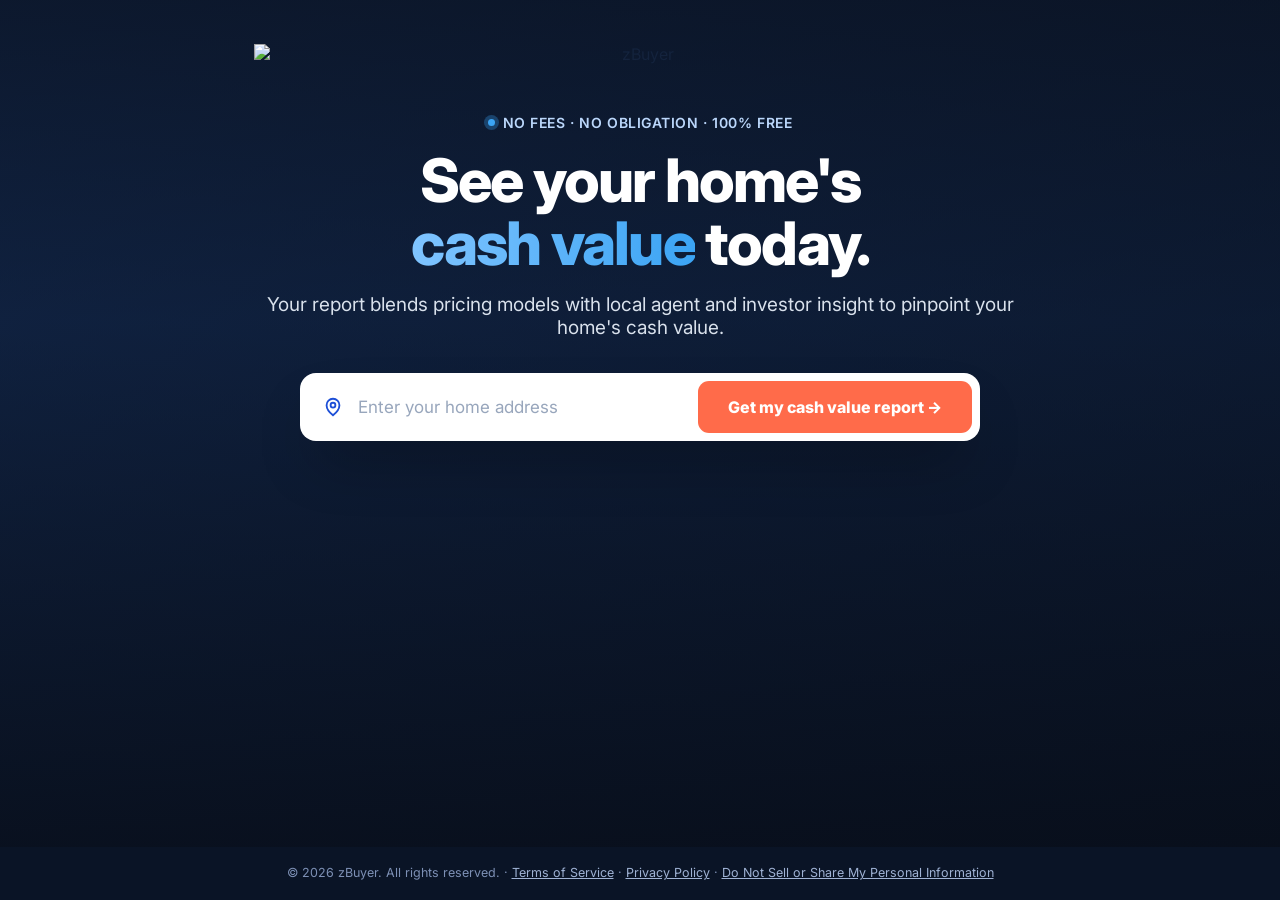
==== index.html @ b9ca8549 "Re-point internal links for flat root layout terms/privacy/report/intel/compare/harness/lead-modal n" ====
<!doctype html>
<html lang="en">
<head>
<meta charset="utf-8">
<meta name="viewport" content="width=device-width,initial-scale=1">
<title>Get Your Cash Value Report | zBuyer</title>
<link rel="icon" type="image/png" href="assets/favicon-z.png">
<meta name="robots" content="noindex">
<meta name="theme-color" content="#0E1B33">
<link rel="preconnect" href="https://fonts.googleapis.com">
<link href="https://fonts.googleapis.com/css2?family=Inter:wght@400;500;600;700;800;900&display=swap" rel="stylesheet">
<style>
  :root{
    --c1:#1D4FD7;--c1d:#1640A8;--navy:#0E1B33;--navy-dd:#0A1426;
    --acc:#3BA4F4;--cta:#FF6B4A;--cta-d:#F0572F;
    --ink:#14233D;--muted:#5C6B82;--line:#E4EAF3;--soft:#F4F8FD;--bg:#FFFFFF;
    --tint:#E7EEFC;--tintink:#1D4FD7;
  }
  *{margin:0;padding:0;box-sizing:border-box}
  html{scroll-behavior:smooth}
  body{font-family:'Inter',system-ui,-apple-system,'Segoe UI',sans-serif;color:var(--ink);background:var(--navy-dd);-webkit-font-smoothing:antialiased;min-height:100vh;min-height:100dvh;display:flex;flex-direction:column}
  a{text-decoration:none;color:inherit}
  img{display:block}

  /* DR landing: content sits HIGH (no vertical centering) — the page is short,
     so the mobile focus-scroll can't create keyboard room; starting high leaves
     natural space below the search box for the Smarty suggestion list. */
  .hero{position:relative;flex:1;display:flex;align-items:flex-start;justify-content:center;text-align:center;min-height:640px}
  .hero .bgimg{position:absolute;inset:0;background:
      linear-gradient(180deg,rgba(10,18,33,.72),rgba(13,27,51,.45) 38%,rgba(8,14,26,.86)),
      url('https://images.unsplash.com/photo-1570129477492-45c003edd2be?auto=format&fit=crop&w=2000&q=80'),
      linear-gradient(135deg,#13294f,#0a1426);
      background-size:cover;background-position:center center}
  /* z-index above the footer's 5 — the Smarty dropdown lives in this
     stacking context and must paint over the footer on short pages */
  .hero-inner{position:relative;z-index:30;max-width:820px;padding:0 24px;margin-top:44px}
  .lp-logo{height:32px;width:auto;margin:0 auto 34px}
  .eyebrow{display:inline-flex;align-items:center;gap:8px;color:#BBD7FB;font-weight:600;font-size:14px;letter-spacing:.04em;text-transform:uppercase;margin-bottom:18px}
  .eyebrow .dot{width:7px;height:7px;border-radius:50%;background:var(--acc);box-shadow:0 0 0 4px rgba(59,164,244,.3)}
  h1{color:#fff;font-size:60px;line-height:1.05;font-weight:800;letter-spacing:-.03em}
  h1 span{background:linear-gradient(110deg,transparent 38%,rgba(255,255,255,.88) 50%,transparent 62%),linear-gradient(90deg,#7FC4FF,#3BA4F4);background-size:250% 100%,100% 100%;background-position:130% 0,0 0;background-repeat:no-repeat;-webkit-background-clip:text;background-clip:text;color:transparent;animation:cvshine 4s ease-in-out infinite}@keyframes cvshine{0%{background-position:130% 0,0 0}32%,100%{background-position:-45% 0,0 0}}@media (prefers-reduced-motion:reduce){h1 span{animation:none;background-position:-45% 0,0 0}}
  .sub{color:#E4ECF6;font-size:19px;margin-top:18px;font-weight:400;opacity:.95}
  .search{position:relative;margin:34px auto 0;max-width:680px;background:#fff;border-radius:16px;padding:8px 8px 8px 22px;display:flex;align-items:center;gap:14px;box-shadow:0 30px 60px -20px rgba(0,0,0,.45)}
  .search input{flex:1;border:none;outline:none;font-size:17px;font-family:inherit;color:var(--ink);padding:16px 0}
  .search input::placeholder{color:#98A6BC}
  .search button{flex:none;background:var(--cta);color:#fff;border:none;font-family:inherit;font-weight:800;font-size:16px;padding:16px 30px;border-radius:11px;cursor:pointer}
  /* Post-selection address chip: street prominent, city/state/zip minimized
     (mirrors the suggestion-list layout). Click it to edit — the input
     returns with the full address text. */
  /* When the chip is shown, the box shrinks to fit it (address text +
     button) instead of holding the full 680px. fit-content + auto margins
     keep it centered; mobile keeps the stacked full-width layout. */
  .search.has-pick{width:-moz-fit-content;width:fit-content;min-width:430px}
  .search .picked{flex:1;min-width:0;text-align:left;cursor:text;padding:5px 26px 5px 0}
  .search .picked[hidden]{display:none}
  .search .picked .p-street{display:block;font-size:16.5px;font-weight:600;color:var(--ink);line-height:1.25;white-space:nowrap;overflow:hidden;text-overflow:ellipsis}
  .search .picked .p-sec{display:block;font-size:12.5px;color:var(--muted);margin-top:1px;line-height:1.2;white-space:nowrap;overflow:hidden;text-overflow:ellipsis}
  .search input.hidden-by-pick{display:none}
  /* ?zsv=1: Street View preview inside the search card, above the box —
     wide/short frame (640x200 + tight fov) so the CTA stays near the fold */
  /* flex-basis must be auto: a % basis overrides the width property, so the
     +14px bleed never applied and the frame sat 8px left / 22px right.
     width:0 + %-min-width keeps the photo out of the card's fit-content math
     (intrinsic sizing ignores % min-widths) — the chip + button alone set the
     chipped card's width and the photo just spans whatever that is; a fixed
     height (cover-cropped) shows more house without widening anything. */
  .search .sv-img{flex:0 0 auto;width:0;min-width:calc(100% + 14px);height:230px;margin-left:-14px;display:block;border-radius:12px;object-fit:cover;margin-bottom:8px}
  /* display:block above beats the browser's [hidden] rule — without this the
     photo never hides and its 100%-basis row shoves the input out of the card */
  .search .sv-img[hidden]{display:none}
  .search.has-sv{flex-wrap:wrap}
  /* pin + input + clear share one positioned wrapper so the X (and the pin on
     mobile) anchor to the input row, not the card — immune to the sv photo */
  /* basis auto (not 0): with the sv photo shown the box flex-wraps, and a
     0-basis wrap gets glued onto the photo's line at 0px instead of wrapping */
  .search .addr-wrap{flex:1 1 auto;min-width:0;position:relative;display:flex;align-items:center;gap:14px}
  .search .addr-wrap input{padding-right:36px}
  .search .addr-clear{position:absolute;right:4px;top:50%;transform:translateY(-50%);width:30px;height:30px;display:flex;align-items:center;justify-content:center;border:none;background:none;padding:0;border-radius:50%;cursor:pointer;color:#98A6BC}
  .search .addr-clear:hover{color:#5B6B82}
  .search .addr-clear[hidden]{display:none}
  .search .addr-clear svg{display:block}
  .ac-list{position:absolute;top:calc(100% + 10px);left:0;right:0;z-index:40;list-style:none;background:#fff;border:1px solid var(--line);border-radius:14px;box-shadow:0 26px 54px -18px rgba(0,0,0,.45);overflow:hidden;text-align:left}
  .ac-list[hidden]{display:none}
  .ac-list li{display:flex;flex-direction:column;gap:2px;padding:12px 20px;cursor:pointer}
  .ac-list li:not(:last-child){border-bottom:1px solid var(--soft)}
  .ac-list li.active,.ac-list li:hover{background:var(--tint)}
  .ac-list .ac-street{font-size:15.5px;font-weight:600;color:var(--ink)}
  .ac-list .ac-sec{font-size:13px;color:var(--muted)}

  .lfoot{position:relative;z-index:5;text-align:center;color:#7d90b5;font-size:12.5px;padding:18px 20px 20px;background:var(--navy-dd)}
  .lfoot a{color:#9fb2d4;text-decoration:underline}

  /* ---- lead modal (same system as the homepage) ---- */
  /* Legal rail. Desktop: a compact legal line rests at the fold's bottom
     edge — always visible + clickable, no scroll-down (the fold is exactly
     one viewport and .lm-below is hidden). Mobile: the card keeps its
     bottom-anchored feel and scrolling past it reveals .lm-below — the
     "Step x of 4" indicator in a soft container, then the legal links with
     room to breathe. Letter-of-the-law placement without parking "Do not
     sell" under the CTA in thumb territory. Wrappers are pointer-inert so
     click-off still reaches the backdrop. */
  .lead-modal{position:fixed;inset:0;z-index:200;display:block;overflow-y:auto;overscroll-behavior:contain;-webkit-overflow-scrolling:touch;scrollbar-width:none}
  .lead-modal::-webkit-scrollbar{display:none}
  .lead-modal[hidden]{display:none}
  .lm-backdrop{position:fixed;inset:0;background:rgba(8,14,26,.62);backdrop-filter:blur(4px)}
  .lm-fold{position:relative;min-height:100vh;min-height:100dvh;display:flex;align-items:center;justify-content:center;padding:20px 20px 56px;pointer-events:none}
  .lm-card{pointer-events:auto}
  /* One muted tone + one size for everything on the rail — links included —
     so nothing competes with the card. Underlines stay (findability). */
  .lm-peek{position:absolute;left:0;right:0;bottom:0;padding:15px 20px;text-align:center;font-size:12px;line-height:1.5;color:#8296B9;pointer-events:auto}
  .lm-peek a,.lm-legal a{color:inherit;font-weight:inherit;text-decoration:underline;text-underline-offset:2px;text-decoration-color:rgba(130,150,185,.6)}
  .lm-peek a:hover,.lm-legal a:hover{color:#AFC2E2}
  /* position:relative lifts the rail above the fixed backdrop (positioned
     elements paint over static content — the backdrop would cover it).
     display:none here — the reveal region is mobile-only (media query). */
  .lm-below{display:none;position:relative;min-height:46vh;flex-direction:column;align-items:center;text-align:center;padding:26px 16px 34px;pointer-events:none;color:#5D6F93;font-size:12px}
  .lm-progress{pointer-events:auto;display:flex;flex-direction:column;align-items:center;gap:11px;background:rgba(11,21,38,.5);border:1px solid rgba(93,111,147,.22);border-radius:14px;padding:14px 26px}
  .lm-prog-dots{display:flex;gap:7px}
  .lm-prog-dot{width:7px;height:7px;border-radius:50%;background:rgba(93,111,147,.32)}
  .lm-prog-dot.on{background:#5D6F93}
  /* Once revealed, the links read at full footer strength (#9FB2D4, the
     page-footer link tone) — only the peek/indicator stay whisper-quiet.
     Top-packed right under the step container (no auto-centering gap). */
  .lm-legal{pointer-events:auto;margin:24px 0 0;display:flex;flex-direction:column;align-items:center;gap:28px;padding:0 0 34px;color:#9FB2D4}
  .lm-legal a{text-decoration-color:rgba(159,178,212,.6)}
  .lm-card{position:relative;width:100%;max-width:440px;background:#fff;border-radius:20px;padding:30px 30px 24px;box-shadow:0 40px 90px -20px rgba(0,0,0,.55);animation:lmIn .22s ease}
  @keyframes lmIn{from{opacity:0;transform:translateY(12px) scale(.98)}to{opacity:1;transform:none}}
  @media (prefers-reduced-motion:reduce){.lm-card{animation:none}}
  .lm-card:focus{outline:none}
  .lm-x{position:absolute;top:13px;right:15px;border:none;background:none;font-size:26px;line-height:1;color:#9aa7bd;cursor:pointer}
  .lm-x[hidden]{display:none}
  .lm-card h3{font-size:23px;font-weight:800;color:var(--ink);margin-top:2px;letter-spacing:-.02em}
  .lm-sub{font-size:14.5px;color:var(--muted);margin-top:7px;line-height:1.45}
  .lm-screen[hidden]{display:none}
  .lm-form{margin-top:20px;display:flex;flex-direction:column;gap:12px}
  .lm-form input,.lm-final input{width:100%;font-family:inherit;font-size:16px;color:var(--ink);padding:14px 16px;border:1.5px solid var(--line);border-radius:12px;outline:none;background:#fff}
  .lm-form input:focus,.lm-final input:focus{border-color:var(--c1)}
  .lm-form input::placeholder,.lm-final input::placeholder{color:#98A6BC}
  .lm-form input.invalid,.lm-final input.invalid{border-color:#D8442B;background:#FEF6F4}
  .lm-intent{display:flex;flex-direction:column;gap:8px;background:var(--soft);border:1px solid var(--line);border-radius:12px;padding:11px 14px 13px}
  .lm-intent-label{font-size:14.5px;font-weight:800;color:var(--muted);letter-spacing:-.01em;text-align:center}
  .lm-chips{display:flex;gap:6px}
  .lm-chip{flex:1;font-family:inherit;font-size:14.5px;font-weight:600;color:var(--muted);background:#fff;border:1.5px solid var(--line);border-radius:999px;padding:9px 0;cursor:pointer;text-align:center}
  .lm-chip-no{flex:0 0 auto;padding:9px 11px;font-weight:500;color:#9ba8bb}
  .lm-chip.sel{background:var(--tint);border-color:var(--c1);color:var(--c1)}
  .lm-chips.invalid .lm-chip:not(.lm-chip-no){border-color:#D8442B;background:#FEF6F4}
  /* Tune-your-report step: divider between question rows + repairs wedge slider */
  .lm-divider{border-top:1px solid var(--line);margin:4px 0 2px}
  .lm-questions .lm-intent{margin-top:16px;text-align:left}
  .lm-slider{padding:0 6px}
  .lm-wedge{position:relative;height:52px;margin-top:2px;touch-action:none}
  /* Inset by half the 16px dial width: a range thumb's center only travels
     [8px, width-8px], so the wedge ends must match or the wedge reads as
     extending past the slider's maximum. */
  /* trapezoid, not triangle: a ~7px baseline at the left end so the dial
     visibly rests ON the chart at the default stop */
  .lm-wedge .wedge{position:absolute;left:8px;right:8px;bottom:10px;height:32px;clip-path:polygon(0 100%,0 78%,100% 0,100% 100%);background:linear-gradient(90deg,#E4EAF3 0%,#E4EAF3 100%);border-radius:2px}
  /* The native range input is invisible (it handles touch/drag/keys); the
     dial is our own element — iOS Safari ignores custom thumb geometry,
     which left the dial short of the wedge tip and sunk below its peak.
     left is computed in lead-modal.js so the dial center tracks exactly
     [8px, width-8px] — the wedge ends; taller than the wedge everywhere. */
  .lm-wedge input{-webkit-appearance:none;appearance:none;position:absolute;inset:0;width:100%;height:100%;margin:0;padding:0;background:transparent;border:none;border-radius:0;outline:none;opacity:0;cursor:pointer;pointer-events:none}
  .lm-dial{position:absolute;top:4px;left:0;width:16px;height:44px;border-radius:9px;background:var(--c1);border:3px solid #fff;box-shadow:0 3px 12px rgba(20,35,61,.4);pointer-events:none}
  .lm-wedge input:focus-visible ~ .lm-dial{box-shadow:0 0 0 5px rgba(29,79,215,.28),0 3px 12px rgba(20,35,61,.4)}
  .lm-axis{display:flex;justify-content:space-between;color:#9ba8bb;font-size:11px;margin-top:7px;padding:0 22px}
  .lm-slider-icons{display:flex;justify-content:center;align-items:center;gap:6px;margin-top:5px;min-height:20px;color:var(--c1)}
  /* the LEFT axis text is live: hammer-blue "none" at rest, then the
     current level's label; at max it hides and the right edge lights up
     (bold + color, so the highlight survives colorblindness) */
  .lm-axis .on{color:var(--c1);font-weight:700}
  .lm-slider-icons.zero{color:#9ba8bb}
  .lm-slider-icons.zero svg{animation:lmTwinkle 1.8s ease-in-out infinite}
  @keyframes lmTwinkle{0%,100%{transform:scale(1);opacity:1}50%{transform:scale(1.14) rotate(8deg);opacity:.82}}
  .lm-final h3,.lm-final .lm-sub{text-align:center}
  .lm-gfx{display:flex;justify-content:center;margin:16px 0 4px}
  .lm-final input{text-align:center;margin-top:14px}
  .lm-final .lm-q{font-size:16.5px}
  .lm-note{font-size:12.5px;font-style:italic;color:var(--muted);text-align:center;margin-top:6px;line-height:1.4}
  .lm-final .lm-cta{display:block;width:100%;margin-top:18px}
  .lm-final .lm-disclosure{margin-top:12px;text-align:left}
  /* prefilled + centered can read as a static chip — the pencil says
     "editable"; it bows out once the field is focused */
  .lm-phone-wrap{position:relative;margin-top:14px}
  .lm-phone-wrap input{margin-top:0}
  .lm-phone-edit{position:absolute;right:14px;top:50%;transform:translateY(-50%);color:#98A6BC;pointer-events:none}
  .lm-phone-wrap:focus-within .lm-phone-edit{display:none}
  .lm-final .lm-nothanks{display:block;margin:12px auto 0}
  .lm-final .lm-err{margin-top:8px}
  .lm-nothanks{border:none;background:none;color:var(--muted);font-family:inherit;font-size:14px;cursor:pointer;padding:4px;align-self:center;text-decoration:underline}
  .lm-err{color:#D8442B;font-size:13.5px;font-weight:600;text-align:center}
  /* Validation "pop": shake the chip row, bounce the message in. */
  @keyframes lmShake{0%,100%{transform:translateY(0)}18%{transform:translateY(-6px)}36%{transform:translateY(4px)}54%{transform:translateY(-4px)}72%{transform:translateY(2px)}90%{transform:translateY(-1px)}}
  .lm-chips.shake{animation:lmShake .4s ease}
  @keyframes lmErrIn{0%{opacity:0;transform:translateY(4px) scale(.96)}60%{transform:translateY(-1px) scale(1.03)}100%{opacity:1;transform:none}}
  .lm-err.pop{animation:lmErrIn .28s ease-out;font-weight:700}
  @media (prefers-reduced-motion:reduce){.lm-chips.shake,.lm-err.pop,.lm-disclosure.lm-inline.shake{animation:none}}
  /* SomethingSpecial step: free-text + tap-to-add suggestion chips */
  .lm-textarea{width:100%;font-family:inherit;font-size:16px;color:var(--ink);padding:13px 15px;border:1.5px solid var(--line);border-radius:12px;outline:none;background:#fff;resize:none;margin-top:14px;text-align:left;line-height:1.45}
  .lm-textarea:focus{border-color:var(--c1)}
  .lm-textarea::placeholder{color:#98A6BC}
  /* two fixed rows that flow into columns and scroll horizontally —
     20 suggestions at the same height as the old five; right-edge fade
     hints there's more to scroll */
  .sp-chips{display:flex;flex-direction:column;gap:7px;overflow-x:auto;overflow-y:hidden;margin-top:11px;text-align:left;scrollbar-width:none;-webkit-overflow-scrolling:touch;-webkit-mask-image:linear-gradient(90deg,#000 90%,transparent);mask-image:linear-gradient(90deg,#000 90%,transparent)}
  .sp-chips::-webkit-scrollbar{display:none}
  .sp-chips{cursor:grab;user-select:none;-webkit-user-select:none}
  .sp-chips.dragging{cursor:grabbing}
  .sp-chips.dragging .sp-chip{cursor:grabbing}
  .sp-row{display:flex;gap:7px;width:max-content;padding-right:26px}
  .sp-chip{white-space:nowrap}
  .sp-chip{font-family:inherit;font-size:13px;font-weight:600;color:var(--muted);background:var(--soft);border:1.5px solid var(--line);border-radius:999px;padding:7px 13px;cursor:pointer}
  .sp-chip.sel{background:var(--tint);border-color:var(--c1);color:var(--c1)}
  /* Z-beat interstitial: a one-shot of the logo dance (walk in, rigid
     spin, lock into the Z) shown between steps — a branded "aligning"
     beat. Not used before the report; that exit navigates directly. */
  .lm-zbeat{display:flex;flex-direction:column;align-items:center;padding:36px 0 28px}
  .lm-zbeat[hidden]{display:none}
  /* Finale (after the SMS step): the full cycle — in, hold, back out —
     via 2 alternate iterations; covers the FinalizeLead round-trip. */
  .lm-zbeat.run-full .zb-pair{animation:zbSpin 1.6s linear 2 alternate both}
  .lm-zbeat.run-full .zb-w{animation:zbWalkW 1.6s linear 2 alternate both}
  .lm-zbeat.run-full .zb-b{animation:zbWalkB 1.6s linear 2 alternate both}
  .zb-pair{transform-origin:100px 100px;transform:rotate(395deg)}
  .zb-w{transform:translate(99px,-180px)}
  .zb-b{transform:translate(-99px,180px)}
  .lm-zbeat.run .zb-pair{animation:zbSpin 1.5s linear forwards}
  .lm-zbeat.run .zb-w{animation:zbWalkW 1.5s linear forwards}
  .lm-zbeat.run .zb-b{animation:zbWalkB 1.5s linear forwards}
  @keyframes zbSpin{0%{transform:rotate(395deg)}25%{transform:rotate(395deg);animation-timing-function:cubic-bezier(.42,.05,.35,1)}92%,100%{transform:rotate(0deg)}}
  @keyframes zbWalkW{0%{transform:translate(99px,-180px);animation-timing-function:cubic-bezier(.2,.6,.3,1)}40%,100%{transform:translate(0,0)}}
  @keyframes zbWalkB{0%{transform:translate(-99px,180px);animation-timing-function:cubic-bezier(.2,.6,.3,1)}40%,100%{transform:translate(0,0)}}
  @media (prefers-reduced-motion:reduce){.zb-pair,.zb-w,.zb-b{transform:none!important;animation:none!important}}
  .lm-err[hidden]{display:none}
  .lm-disclosure{background:var(--soft);border:1px solid var(--line);border-radius:12px;padding:13px 15px;display:flex;flex-direction:column;gap:8px}
  .lm-matched{font-size:11px;line-height:1.5;color:#7d8ca4}
  .lm-matched b{color:var(--muted);font-weight:700}
  .lm-matched .lm-optin{display:flex;align-items:center;gap:7px;margin-top:5px;cursor:pointer}
  .lm-matched .lm-optin input{margin:0;accent-color:var(--c1)}
  .lm-consent{font-size:11px;line-height:1.5;color:#7d8ca4;margin:0}
  /* carrier boilerplate rides inside the contact paragraph in bold;
     recipient names read plain (unbolded 2026-07-27) */
  .lm-consent .lm-carrier{font-weight:700}
  .lm-matched .lm-names{font-weight:400;color:inherit}
  /* the agreement line lives OUTSIDE the box — centered between it and the CTA */
  .lm-agree{font-size:11.5px;line-height:1.5;color:#7d8ca4;text-align:center;margin:0}
  .lm-agree a{color:var(--c1);font-weight:600;text-decoration:underline}
  .lm-consent a{color:var(--c1);font-weight:600;text-decoration:underline}
  /* Inline-consent variant (?terms=inline / inline-maxsold): first-person
     terms with an oversized checkbox floated top-left — the text wraps
     around it. The whole box toggles the check (links exempt); checked
     darkens the box a touch; invalid gets the chip-row treatment. */
  .lm-disclosure.lm-inline{cursor:pointer;user-select:none;-webkit-user-select:none;transition:background .15s ease,border-color .15s ease;padding-top:11px}
  .lm-disclosure.lm-inline.checked{background:#EAF0F8;border-color:#D6DFEC}
  .lm-disclosure.lm-inline.invalid{border-color:#D8442B;background:#FEF6F4}
  .lm-disclosure.lm-inline.shake{animation:lmShake .4s ease}
  .lm-disclosure.lm-inline .lm-consent{line-height:1.35}
  /* Terms/Privacy repeat in the page footer — keep these findable
     (underline stays) but way quieter than the standard link blue. */
  .lm-disclosure.lm-inline .lm-consent a{color:#7d8ba1;font-weight:500}
  /* input.lm-check must out-rank the generic .lm-form input sizing */
  .lm-form input.lm-check{float:left;width:19px;height:19px;margin:3px 9px 2px 0;padding:0;border:none;border-radius:4px;background:none;accent-color:var(--c1);cursor:pointer}
  .lm-cta{margin-top:4px;background:var(--cta);color:#fff;border:none;font-family:inherit;font-weight:800;font-size:16.5px;padding:16px;border-radius:12px;cursor:pointer}
  .lm-cta:hover{background:var(--cta-d)}
  @media (max-width:560px){
    /* Mobile: no always-visible line (thumb territory stays clean) — the
       rail is the scroll-down reveal past the bottom-anchored card. */
    .lm-peek{display:none}
    .lm-below{display:flex}
    .lm-fold{padding:12px;align-items:flex-start}
    /* margin-top:auto bottom-anchors every step (thumb reach) but collapses
       to 0 when the card is taller than the viewport (top stays scrollable). */
    .lm-card{max-width:none;max-height:none;padding:18px 16px 16px;border-radius:18px;margin-top:auto}
    .lm-card h3{font-size:19px}
    .lm-sub{font-size:13.5px;margin-top:5px;line-height:1.4}
    .lm-form{margin-top:12px;gap:8px}
    .lm-form input,.lm-final input{padding:12px 14px}
    .lm-intent{padding:9px 10px 11px;gap:7px}
    .lm-chip{font-size:14px;padding:8px 0}
    .lm-chip-no{padding:8px 9px}
    .lm-disclosure{padding:10px 12px;gap:5px}
    .lm-matched,.lm-consent{font-size:10.5px;line-height:1.42}
    .lm-agree{font-size:11px}
    .lm-cta{padding:14px;font-size:16px}
    .lm-nothanks{padding:2px}
    .lm-gfx{margin:14px 0 2px}
  }
  @media (max-width:768px){
    .hero{min-height:560px}
    .hero-inner{margin-top:26px;padding:0 18px}
    .lp-logo{height:27px;margin-bottom:24px}
    h1{font-size:clamp(42px,11vw,50px)}
    .sub{font-size:16.5px;margin-top:14px}
    .search{flex-direction:column;align-items:stretch;gap:10px;padding:14px;border-radius:18px}
    .search .pin{display:block;position:absolute;top:50%;left:16px;transform:translateY(-50%);width:22px;height:22px;z-index:2}
    .search input{border:1.5px solid var(--line);border-radius:11px;background:var(--soft);padding:15px 16px 15px 48px;font-size:16px;text-align:left}
    .search .addr-wrap input{padding-right:44px}
    .search .addr-clear{right:10px}
    /* chip mirrors the input's mobile footprint (incl. room for the pin) */
    .search .picked{border:1.5px solid var(--line);border-radius:11px;background:var(--soft);padding:9px 16px 9px 48px}
    .search input::placeholder{color:#8597AE}
    .search button{width:100%;padding:16px;font-size:16px}
    .search.has-pick{width:auto;min-width:0}
    .search .sv-img{width:100%;min-width:0;margin-left:0;height:190px}
  }
</style>
</head>
<body data-dr>

  <header class="hero">
    <div class="bgimg"></div>
    <div class="hero-inner">
      <img class="lp-logo" src="assets/logo-blue-dark.png" alt="zBuyer">
      <div class="eyebrow"><span class="dot"></span>No fees · No obligation · 100% free</div>
      <h1>See your home's<br><span>cash value</span> today.</h1>
      <p class="sub">Your report blends pricing models with local agent and investor insight to pinpoint your home's cash value.</p>
      <form class="search" onsubmit="return false">
        <div class="addr-wrap">
          <svg class="pin" width="22" height="22" viewBox="0 0 24 24" fill="none"><path d="M12 21s7-5.6 7-11a7 7 0 1 0-14 0c0 5.4 7 11 7 11Z" stroke="#1D4FD7" stroke-width="2"/><circle cx="12" cy="10" r="2.6" stroke="#1D4FD7" stroke-width="2"/></svg>
          <input id="addr" placeholder="Enter your home address" autocomplete="off" role="combobox" aria-autocomplete="list" aria-expanded="false" aria-controls="addr-suggestions">
          <button type="button" class="addr-clear" id="addrClear" hidden aria-label="Clear address"><svg width="22" height="22" viewBox="0 0 24 24" fill="none"><circle cx="12" cy="12" r="9" stroke="currentColor" stroke-width="1.8"/><path d="M9.2 9.2l5.6 5.6M14.8 9.2l-5.6 5.6" stroke="currentColor" stroke-width="1.8" stroke-linecap="round"/></svg></button>
        </div>
        <button>Get my cash value report &rarr;</button>
        <ul id="addr-suggestions" class="ac-list" role="listbox" hidden></ul>
      </form>
    </div>
  </header>

  <footer class="lfoot">© 2026 zBuyer. All rights reserved. · <a href="terms.html">Terms of Service</a> · <a href="privacy.html">Privacy Policy</a> · <a href="privacy.html#do-not-sell">Do Not Sell or Share My Personal Information</a></footer>

  <div class="lead-modal" id="leadModal" hidden>
    <div class="lm-backdrop"></div><!-- no data-close: clicking off must not dismiss -->
    <div class="lm-fold">
    <div class="lm-card" role="dialog" aria-modal="true" aria-labelledby="lm-title" tabindex="-1">
      <button class="lm-x" type="button" data-close aria-label="Close">&times;</button>

      <div class="lm-screen" data-screen="contact">
        <h3 id="lm-title">Request Cash Value Estimate</h3>
        <p class="lm-sub">We combine automated valuation models with local expert knowledge to estimate your home&rsquo;s cash value.</p>
        <!-- TrustedForm tagged consent: the form is the OFFER; inputs, the
             consent language, waiver spans, advertiser names, and the submit
             button carry data-tf-element-role tags so the cert certifies
             exactly what was shown and agreed to. -->
        <form class="lm-form" id="leadForm" novalidate data-tf-element-role="offer">
          <input name="name" type="text" placeholder="Full name" autocomplete="name" data-tf-element-role="consent-grantor-name">
          <input name="phone" id="leadPhone" type="tel" inputmode="tel" placeholder="Phone number" autocomplete="tel" data-tf-element-role="consent-grantor-phone">
          <input name="email" type="email" placeholder="Email address" autocomplete="email" data-tf-element-role="consent-grantor-email">
          <p class="lm-err" id="leadErr" hidden></p>
          <div class="lm-disclosure" data-tf-element-role="consent-language">
            <!-- the standalone matched line is hidden by default (2026-07-30):
                 the names live inside the consent sentence (.lm-cons-pros). It
                 returns only when GetContactOptInNames renders per-pro
                 checkboxes — then it IS the selection UI. -->
            <p class="lm-matched" hidden><b>Matched real estate pro:</b> <b class="lm-names">Jason Dalbey (BHHS The Preferred Realty)</b></p>
            <p class="lm-consent">By clicking &ldquo;Continue,&rdquo; you give <span data-tf-element-role="consent-advertiser-name" id="consAdvertiser">zBuyer and <span class="lm-cons-pros">Jason Dalbey (BHHS The Preferred Realty)</span></span> your express written consent to contact you <span data-tf-element-role="contact-method">by phone, text, and email</span>, including marketing and AI-generated messages about your property at the number provided. <span data-tf-element-role="consent-grantor-waived-regulated-technologies">This contact may use an autodialer or an artificial, prerecorded, or AI-generated voice</span>, and <span data-tf-element-role="consent-grantor-waived-dnc">may occur even if your number is on a Do Not Call list</span>. <span data-tf-element-role="consent-grantor-waived-purchase-condition">Consent is not a condition of purchase.</span> <span class="lm-carrier">Msg frequency varies. Msg &amp; data rates may apply.</span></p>
          </div>
          <p class="lm-agree" data-tf-element-role="consent-language">By clicking Continue, you agree to the <a href="terms.html" target="_blank" rel="noopener">Terms</a> and <a href="privacy.html" target="_blank" rel="noopener">Privacy Policy</a></p>
          <button type="submit" class="lm-cta" data-tf-element-role="submit">Continue &rarr;</button>
        </form>
      </div>

      <div class="lm-screen lm-final lm-questions" data-screen="questions" hidden>
        <h3>Tune your cash value</h3>
        <p class="lm-sub">Your answers shape what your report highlights.</p>
        <div class="lm-intent">
          <span class="lm-intent-label" id="intentLabel">Open to selling?</span>
          <div class="lm-chips" id="intentChips" role="radiogroup" aria-labelledby="intentLabel">
            <button type="button" class="lm-chip" role="radio" aria-checked="false" data-val="now">Now</button>
            <button type="button" class="lm-chip" role="radio" aria-checked="false" data-val="soon">Soon</button>
            <button type="button" class="lm-chip" role="radio" aria-checked="false" data-val="eventually">Eventually</button>
            <button type="button" class="lm-chip lm-chip-no" role="radio" aria-checked="false" data-val="no">No</button>
          </div>
          <div class="lm-divider"></div>
          <span class="lm-intent-label" id="focusLabel">What should your report focus on?</span>
          <div class="lm-chips" id="focusChips" role="radiogroup" aria-labelledby="focusLabel">
            <button type="button" class="lm-chip" role="radio" aria-checked="false">Fast cash</button>
            <button type="button" class="lm-chip sel" role="radio" aria-checked="true">Both</button>
            <button type="button" class="lm-chip" role="radio" aria-checked="false">Top price</button>
          </div>
          <div class="lm-divider"></div>
          <span class="lm-intent-label">Any repairs needed?</span>
          <div class="lm-slider">
            <div class="lm-wedge">
              <div class="wedge" id="repairsWedge"></div>
              <input type="range" id="repairsSlider" min="0" max="20" step="1" value="0" aria-label="How many repairs does the home need?">
              <div class="lm-dial" id="repairsDial"></div>
            </div>
            <div class="lm-axis"><span class="on" id="repairsLo">none</span><span id="repairsHi">a full remodel</span></div>
            <div class="lm-slider-icons zero" id="repairsVal"><svg viewBox="0 0 24 24" width="22" height="22" aria-hidden="true"><path fill="#F5A623" d="M12 2.5l2.2 6.7L21 11.4l-6.8 2.2L12 20.3l-2.2-6.7L3 11.4l6.8-2.2z"/><path fill="#FFC957" d="M19.2 2l.8 2.3 2.3.8-2.3.8-.8 2.3-.8-2.3-2.3-.8 2.3-.8z"/><path fill="#FFD98A" d="M5.6 16.8l.6 1.7 1.7.6-1.7.6-.6 1.7-.6-1.7-1.7-.6 1.7-.6z"/></svg></div>
          </div>
        </div>
        <p class="lm-err" id="qErr" hidden></p>
        <button type="button" class="lm-cta" id="qContinue">Continue &rarr;</button>
      </div>

      <div class="lm-screen lm-zbeat" data-screen="zbeat" hidden>
        <svg viewBox="0 0 200 200" width="150" height="150" aria-hidden="true">
          <defs>
            <radialGradient id="zbStage" cx="50%" cy="44%" r="68%">
              <stop offset="0%" stop-color="#172A4E"/><stop offset="100%" stop-color="#0E1B33"/>
            </radialGradient>
            <clipPath id="zbClip"><circle cx="100" cy="100" r="96"/></clipPath>
          </defs>
          <circle cx="100" cy="100" r="96" fill="url(#zbStage)"/>
          <g clip-path="url(#zbClip)">
            <g class="zb-pair">
              <g class="zb-piece zb-w"><polygon fill="#FFFFFF" points="40,42 128,42 64,158 39,158 95,68 40,68"/></g>
              <g class="zb-piece zb-b"><polygon fill="#3BA4F4" points="160,158 72,158 136,42 161,42 105,132 160,132"/></g>
            </g>
          </g>
        </svg>
      </div>

      <!-- second TrustedForm OFFER: the SMS opt-in is its own consent moment -->
      <div class="lm-screen lm-final" data-screen="textreport" hidden data-tf-element-role="offer">
        <h3>Access your report anytime</h3>
        <div class="lm-gfx">
          <svg width="170" height="118" viewBox="0 0 170 118" fill="none" aria-hidden="true">
            <circle cx="85" cy="59" r="46" fill="#E7EEFC"/>
            <circle cx="85" cy="59" r="28" fill="#FFFFFF" stroke="#14233D" stroke-width="5"/>
            <path d="M85 59V44" stroke="#1D4FD7" stroke-width="4" stroke-linecap="round"/>
            <path d="M85 59l10 7" stroke="#3BA4F4" stroke-width="4" stroke-linecap="round"/>
            <circle cx="85" cy="59" r="3.2" fill="#14233D"/>
            <!-- "later" cue: a short clockwise sweep off the face -->
            <path d="M119 36a42 42 0 0 1 8 23" stroke="#3BA4F4" stroke-width="2.4" stroke-linecap="round" fill="none"/>
            <path d="M123 55l4 6 5-6" stroke="#3BA4F4" stroke-width="2.4" stroke-linecap="round" stroke-linejoin="round" fill="none"/>
            <path d="M27 34v12M21 40h12" stroke="#3BA4F4" stroke-width="2.4" stroke-linecap="round"/>
            <path d="M150 78v10M145 83h10" stroke="#C7DFFB" stroke-width="2.4" stroke-linecap="round"/>
            <circle cx="38" cy="86" r="3.4" fill="#CDE3FB"/>
            <circle cx="52" cy="18" r="2.8" fill="#C7DFFB"/>
          </svg>
        </div>
        <p class="lm-sub lm-q">Check anytime. We&rsquo;ll text the link.</p>
        <div class="lm-phone-wrap">
          <input id="textPhone" type="tel" inputmode="tel" placeholder="Phone number" autocomplete="tel" aria-label="Mobile number" data-tf-element-role="consent-grantor-phone">
          <svg class="lm-phone-edit" width="15" height="15" viewBox="0 0 24 24" fill="none" aria-hidden="true"><path d="M4 20h4L18.5 9.5a2.1 2.1 0 0 0-3-3L5 17v3z" stroke="currentColor" stroke-width="2" stroke-linejoin="round"/><path d="M13.5 6.5l3 3" stroke="currentColor" stroke-width="2"/></svg>
        </div>
        <p class="lm-err" id="textErr" hidden></p>
        <div class="lm-disclosure" data-tf-element-role="consent-language">
          <p class="lm-consent">By clicking &ldquo;Send my Report,&rdquo; you agree to receive <span data-tf-element-role="contact-method">automated texts</span> from <span data-tf-element-role="consent-advertiser-name">zBuyer</span> with your report link, including marketing and AI-generated messages, at the number above. Msg frequency varies. Msg &amp; data rates may apply. Reply HELP for help or STOP to cancel.</p>
        </div>
        <button type="button" class="lm-cta" id="textReport" data-tf-element-role="submit">Send my Report &rarr;</button>
        <button type="button" class="lm-nothanks" id="noText">No thanks, don&rsquo;t send my report</button>
      </div>

      <div class="lm-screen lm-final" data-screen="allset" hidden>
        <h3>You&rsquo;re all set!</h3>
        <div class="lm-gfx">
          <svg width="170" height="118" viewBox="0 0 170 118" fill="none" aria-hidden="true">
            <circle cx="85" cy="59" r="46" fill="#E7EEFC"/>
            <!-- fingers wrapping the phone's left edge from behind -->
            <rect x="60" y="41" width="13" height="9" rx="4.5" fill="#F0BE96"/>
            <rect x="60" y="52" width="13" height="9" rx="4.5" fill="#F0BE96"/>
            <rect x="60" y="63" width="13" height="9" rx="4.5" fill="#F0BE96"/>
            <!-- palm/wrist cradling the bottom -->
            <path d="M79 74h23c3.5 0 6 2.5 6 6v6c0 5-4 9-9 9h-13c-4 0-7-3-7-7V74z" fill="#F5C9A2"/>
            <!-- phone -->
            <rect x="68" y="22" width="36" height="62" rx="7" fill="#14233D"/>
            <rect x="72" y="28" width="28" height="46" rx="3" fill="#FFFFFF"/>
            <circle cx="86" cy="42" r="7.5" fill="#3BA4F4"/>
            <path d="M82.8 42l2.5 2.5 4.2-4.6" stroke="#fff" stroke-width="2.2" stroke-linecap="round" stroke-linejoin="round"/>
            <rect x="77" y="55" width="18" height="3" rx="1.5" fill="#D9E4F5"/>
            <rect x="77" y="62" width="12" height="3" rx="1.5" fill="#D9E4F5"/>
            <!-- thumb resting over the front corner -->
            <path d="M101 63c4.5 1 7.5 5 6.5 9.5-.8 3.8-4.5 6.3-8.5 5.4l-6-1.4c-3-1-5-4-4-7s4-5 7-4.5z" fill="#F5C9A2"/>
            <!-- sparkles: same family as the old checkmark graphic -->
            <path d="M27 34v12M21 40h12" stroke="#3BA4F4" stroke-width="2.4" stroke-linecap="round"/>
            <path d="M142 22v9M137.5 26.5h9" stroke="#3BA4F4" stroke-width="2.2" stroke-linecap="round"/>
            <path d="M150 78v10M145 83h10" stroke="#C7DFFB" stroke-width="2.4" stroke-linecap="round"/>
            <circle cx="38" cy="86" r="3.4" fill="#CDE3FB"/>
            <circle cx="132" cy="52" r="2.6" fill="#CDE3FB"/>
            <circle cx="52" cy="18" r="2.8" fill="#C7DFFB"/>
          </svg>
        </div>
        <p class="lm-sub lm-q">A local zBuyer expert will be in touch shortly to discuss your cash value and your best selling options.</p>
        <button type="button" class="lm-cta" id="toSms">View my Report &rarr;</button>
        <button type="button" class="lm-nothanks" id="noContact">Do not contact me</button>
      </div>

      <div class="lm-screen lm-final" data-screen="special" hidden>
        <h3>Anything else we should know?</h3>
        <p class="lm-sub lm-q">Upgrades or features that could affect your value &mdash; totally optional.</p>
        <textarea id="specialText" class="lm-textarea" rows="3" placeholder="Type anything worth factoring in&hellip;"></textarea>
        <div class="sp-chips" id="specialChips" aria-label="Common features">
          <div class="sp-row"><button type="button" class="sp-chip">Solar panels</button><button type="button" class="sp-chip">New roof</button><button type="button" class="sp-chip">Finished basement</button><button type="button" class="sp-chip">Hardwood floors</button><button type="button" class="sp-chip">Large lot</button><button type="button" class="sp-chip">Mother-in-law suite</button><button type="button" class="sp-chip">New windows</button><button type="button" class="sp-chip">RV parking</button><button type="button" class="sp-chip">Smart home</button><button type="button" class="sp-chip">Sprinkler system</button></div>
          <div class="sp-row"><button type="button" class="sp-chip">Pool</button><button type="button" class="sp-chip">Remodeled kitchen</button><button type="button" class="sp-chip">New HVAC</button><button type="button" class="sp-chip">Updated bathrooms</button><button type="button" class="sp-chip">Garage workshop</button><button type="button" class="sp-chip">Fenced yard</button><button type="button" class="sp-chip">Corner lot</button><button type="button" class="sp-chip">Deck / patio</button><button type="button" class="sp-chip">Fireplace</button><button type="button" class="sp-chip">Storm shelter</button></div>
        </div>
        <button type="button" class="lm-cta" id="viewReport">Continue &rarr;</button>
      </div>
    </div>
    <p class="lm-peek">&copy; 2026 zBuyer &middot; <a href="terms.html" target="_blank" rel="noopener">Terms</a> &middot; <a href="privacy.html" target="_blank" rel="noopener">Privacy</a> &middot; <a href="privacy.html#do-not-sell" target="_blank" rel="noopener">Do Not Sell or Share My Personal Information</a></p>
    </div>
    <div class="lm-below">
      <div class="lm-progress">
        <span class="lm-prog-dots" aria-hidden="true"><span class="lm-prog-dot on"></span><span class="lm-prog-dot"></span><span class="lm-prog-dot"></span><span class="lm-prog-dot"></span><span class="lm-prog-dot"></span></span>
        <span class="lm-prog-text">Step 1 of 5</span>
      </div>
      <div class="lm-legal" role="navigation" aria-label="Legal">
        <a href="terms.html" target="_blank" rel="noopener">Terms of Service</a>
        <a href="privacy.html" target="_blank" rel="noopener">Privacy Policy</a>
        <a href="privacy.html#do-not-sell" target="_blank" rel="noopener">Do Not Sell or Share My Personal Information</a>
        <span>&copy; 2026 zBuyer. All rights reserved.</span>
      </div>
    </div>
  </div>

  <!-- TrustedForm: certifies the consent capture; injects a hidden
       xxTrustedFormCertUrl input into the lead form, which is saved to the
       lead as trustedform.com_CertURL on contact-form submit. -->
  <script>
  (function () {
    var tf = document.createElement("script");
    tf.type = "text/javascript"; tf.async = true;
    tf.src = "https://api.trustedform.com/trustedform.js?field=xxTrustedFormCertUrl&use_tagged_consent=true&l=" +
      new Date().getTime() + Math.random();
    var s = document.getElementsByTagName("script")[0];
    s.parentNode.insertBefore(tf, s);
  })();
  </script>
  <noscript><img src="https://api.trustedform.com/ns.gif"></noscript>
  <script src="assets/pulse-config.js"></script>
  <script src="assets/pulse-api.js"></script>
  <script src="assets/smarty-config.js"></script>
  <script src="assets/google-config.js"></script>
  <script src="assets/address-autocomplete.js"></script>
  <script src="assets/lead-modal.js"></script>
  <!-- Street View hero background — off for now; uncomment to re-enable.
  <script src="assets/streetview-config.js"></script>
  <script src="assets/streetview-bg.js"></script>
  -->
</body>
</html>
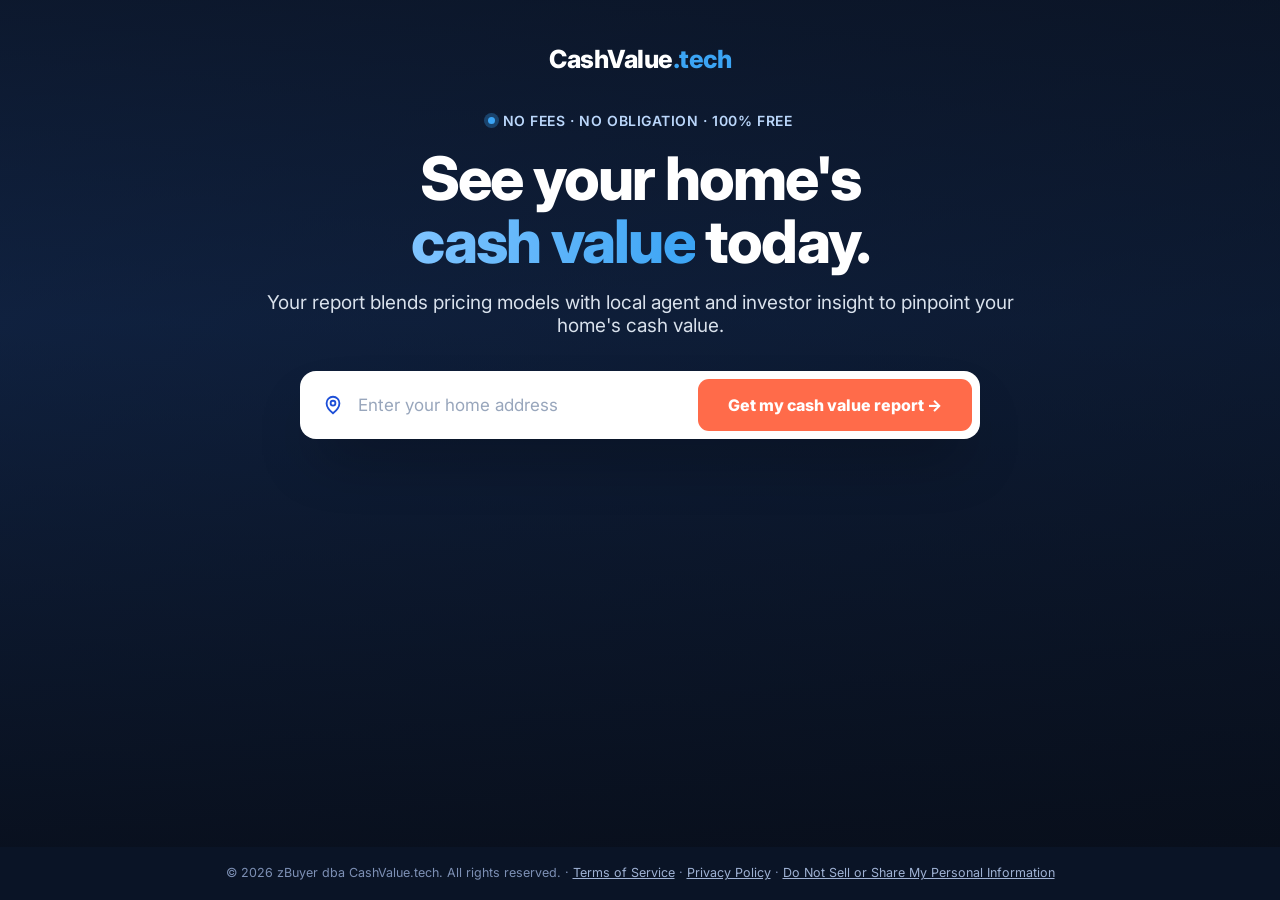
==== commit 4f9fa6fc: "Rebrand: zBuyer dba CashValue.tech + text wordmark Visible brand becomes a styled CashValue.tech tex" ====
--- a/index.html
+++ b/index.html
@@ -3,7 +3,7 @@
 <head>
 <meta charset="utf-8">
 <meta name="viewport" content="width=device-width,initial-scale=1">
-<title>Get Your Cash Value Report | zBuyer</title>
+<title>Get Your Cash Value Report | CashValue.tech</title>
 <link rel="icon" type="image/png" href="assets/favicon-z.png">
 <meta name="robots" content="noindex">
 <meta name="theme-color" content="#0E1B33">
@@ -34,7 +34,8 @@
   /* z-index above the footer's 5 — the Smarty dropdown lives in this
      stacking context and must paint over the footer on short pages */
   .hero-inner{position:relative;z-index:30;max-width:820px;padding:0 24px;margin-top:44px}
-  .lp-logo{height:32px;width:auto;margin:0 auto 34px}
+  .lp-logo{font-size:25px;font-weight:800;letter-spacing:-.02em;color:#fff;margin:0 auto 34px}
+  .lp-logo .tld{color:var(--acc)}
   .eyebrow{display:inline-flex;align-items:center;gap:8px;color:#BBD7FB;font-weight:600;font-size:14px;letter-spacing:.04em;text-transform:uppercase;margin-bottom:18px}
   .eyebrow .dot{width:7px;height:7px;border-radius:50%;background:var(--acc);box-shadow:0 0 0 4px rgba(59,164,244,.3)}
   h1{color:#fff;font-size:60px;line-height:1.05;font-weight:800;letter-spacing:-.03em}
@@ -288,7 +289,7 @@
   @media (max-width:768px){
     .hero{min-height:560px}
     .hero-inner{margin-top:26px;padding:0 18px}
-    .lp-logo{height:27px;margin-bottom:24px}
+    .lp-logo{font-size:21px;margin-bottom:24px}
     h1{font-size:clamp(42px,11vw,50px)}
     .sub{font-size:16.5px;margin-top:14px}
     .search{flex-direction:column;align-items:stretch;gap:10px;padding:14px;border-radius:18px}
@@ -310,7 +311,7 @@
   <header class="hero">
     <div class="bgimg"></div>
     <div class="hero-inner">
-      <img class="lp-logo" src="assets/logo-blue-dark.png" alt="zBuyer">
+      <div class="lp-logo">CashValue<span class="tld">.tech</span></div>
       <div class="eyebrow"><span class="dot"></span>No fees · No obligation · 100% free</div>
       <h1>See your home's<br><span>cash value</span> today.</h1>
       <p class="sub">Your report blends pricing models with local agent and investor insight to pinpoint your home's cash value.</p>
@@ -326,7 +327,7 @@
     </div>
   </header>
 
-  <footer class="lfoot">© 2026 zBuyer. All rights reserved. · <a href="terms.html">Terms of Service</a> · <a href="privacy.html">Privacy Policy</a> · <a href="privacy.html#do-not-sell">Do Not Sell or Share My Personal Information</a></footer>
+  <footer class="lfoot">© 2026 zBuyer dba CashValue.tech. All rights reserved. · <a href="terms.html">Terms of Service</a> · <a href="privacy.html">Privacy Policy</a> · <a href="privacy.html#do-not-sell">Do Not Sell or Share My Personal Information</a></footer>
 
   <div class="lead-modal" id="leadModal" hidden>
     <div class="lm-backdrop"></div><!-- no data-close: clicking off must not dismiss -->
@@ -352,7 +353,7 @@
                  returns only when GetContactOptInNames renders per-pro
                  checkboxes — then it IS the selection UI. -->
             <p class="lm-matched" hidden><b>Matched real estate pro:</b> <b class="lm-names">Jason Dalbey (BHHS The Preferred Realty)</b></p>
-            <p class="lm-consent">By clicking &ldquo;Continue,&rdquo; you give <span data-tf-element-role="consent-advertiser-name" id="consAdvertiser">zBuyer and <span class="lm-cons-pros">Jason Dalbey (BHHS The Preferred Realty)</span></span> your express written consent to contact you <span data-tf-element-role="contact-method">by phone, text, and email</span>, including marketing and AI-generated messages about your property at the number provided. <span data-tf-element-role="consent-grantor-waived-regulated-technologies">This contact may use an autodialer or an artificial, prerecorded, or AI-generated voice</span>, and <span data-tf-element-role="consent-grantor-waived-dnc">may occur even if your number is on a Do Not Call list</span>. <span data-tf-element-role="consent-grantor-waived-purchase-condition">Consent is not a condition of purchase.</span> <span class="lm-carrier">Msg frequency varies. Msg &amp; data rates may apply.</span></p>
+            <p class="lm-consent">By clicking &ldquo;Continue,&rdquo; you give <span data-tf-element-role="consent-advertiser-name" id="consAdvertiser">zBuyer dba CashValue.tech and <span class="lm-cons-pros">Jason Dalbey (BHHS The Preferred Realty)</span></span> your express written consent to contact you <span data-tf-element-role="contact-method">by phone, text, and email</span>, including marketing and AI-generated messages about your property at the number provided. <span data-tf-element-role="consent-grantor-waived-regulated-technologies">This contact may use an autodialer or an artificial, prerecorded, or AI-generated voice</span>, and <span data-tf-element-role="consent-grantor-waived-dnc">may occur even if your number is on a Do Not Call list</span>. <span data-tf-element-role="consent-grantor-waived-purchase-condition">Consent is not a condition of purchase.</span> <span class="lm-carrier">Msg frequency varies. Msg &amp; data rates may apply.</span></p>
           </div>
           <p class="lm-agree" data-tf-element-role="consent-language">By clicking Continue, you agree to the <a href="terms.html" target="_blank" rel="noopener">Terms</a> and <a href="privacy.html" target="_blank" rel="noopener">Privacy Policy</a></p>
           <button type="submit" class="lm-cta" data-tf-element-role="submit">Continue &rarr;</button>
@@ -437,7 +438,7 @@
         </div>
         <p class="lm-err" id="textErr" hidden></p>
         <div class="lm-disclosure" data-tf-element-role="consent-language">
-          <p class="lm-consent">By clicking &ldquo;Send my Report,&rdquo; you agree to receive <span data-tf-element-role="contact-method">automated texts</span> from <span data-tf-element-role="consent-advertiser-name">zBuyer</span> with your report link, including marketing and AI-generated messages, at the number above. Msg frequency varies. Msg &amp; data rates may apply. Reply HELP for help or STOP to cancel.</p>
+          <p class="lm-consent">By clicking &ldquo;Send my Report,&rdquo; you agree to receive <span data-tf-element-role="contact-method">automated texts</span> from <span data-tf-element-role="consent-advertiser-name">zBuyer dba CashValue.tech</span> with your report link, including marketing and AI-generated messages, at the number above. Msg frequency varies. Msg &amp; data rates may apply. Reply HELP for help or STOP to cancel.</p>
         </div>
         <button type="button" class="lm-cta" id="textReport" data-tf-element-role="submit">Send my Report &rarr;</button>
         <button type="button" class="lm-nothanks" id="noText">No thanks, don&rsquo;t send my report</button>
@@ -472,7 +473,7 @@
             <circle cx="52" cy="18" r="2.8" fill="#C7DFFB"/>
           </svg>
         </div>
-        <p class="lm-sub lm-q">A local zBuyer expert will be in touch shortly to discuss your cash value and your best selling options.</p>
+        <p class="lm-sub lm-q">A local CashValue.tech expert will be in touch shortly to discuss your cash value and your best selling options.</p>
         <button type="button" class="lm-cta" id="toSms">View my Report &rarr;</button>
         <button type="button" class="lm-nothanks" id="noContact">Do not contact me</button>
       </div>
@@ -488,7 +489,7 @@
         <button type="button" class="lm-cta" id="viewReport">Continue &rarr;</button>
       </div>
     </div>
-    <p class="lm-peek">&copy; 2026 zBuyer &middot; <a href="terms.html" target="_blank" rel="noopener">Terms</a> &middot; <a href="privacy.html" target="_blank" rel="noopener">Privacy</a> &middot; <a href="privacy.html#do-not-sell" target="_blank" rel="noopener">Do Not Sell or Share My Personal Information</a></p>
+    <p class="lm-peek">&copy; 2026 zBuyer dba CashValue.tech &middot; <a href="terms.html" target="_blank" rel="noopener">Terms</a> &middot; <a href="privacy.html" target="_blank" rel="noopener">Privacy</a> &middot; <a href="privacy.html#do-not-sell" target="_blank" rel="noopener">Do Not Sell or Share My Personal Information</a></p>
     </div>
     <div class="lm-below">
       <div class="lm-progress">
@@ -499,7 +500,7 @@
         <a href="terms.html" target="_blank" rel="noopener">Terms of Service</a>
         <a href="privacy.html" target="_blank" rel="noopener">Privacy Policy</a>
         <a href="privacy.html#do-not-sell" target="_blank" rel="noopener">Do Not Sell or Share My Personal Information</a>
-        <span>&copy; 2026 zBuyer. All rights reserved.</span>
+        <span>&copy; 2026 zBuyer dba CashValue.tech. All rights reserved.</span>
       </div>
     </div>
   </div>
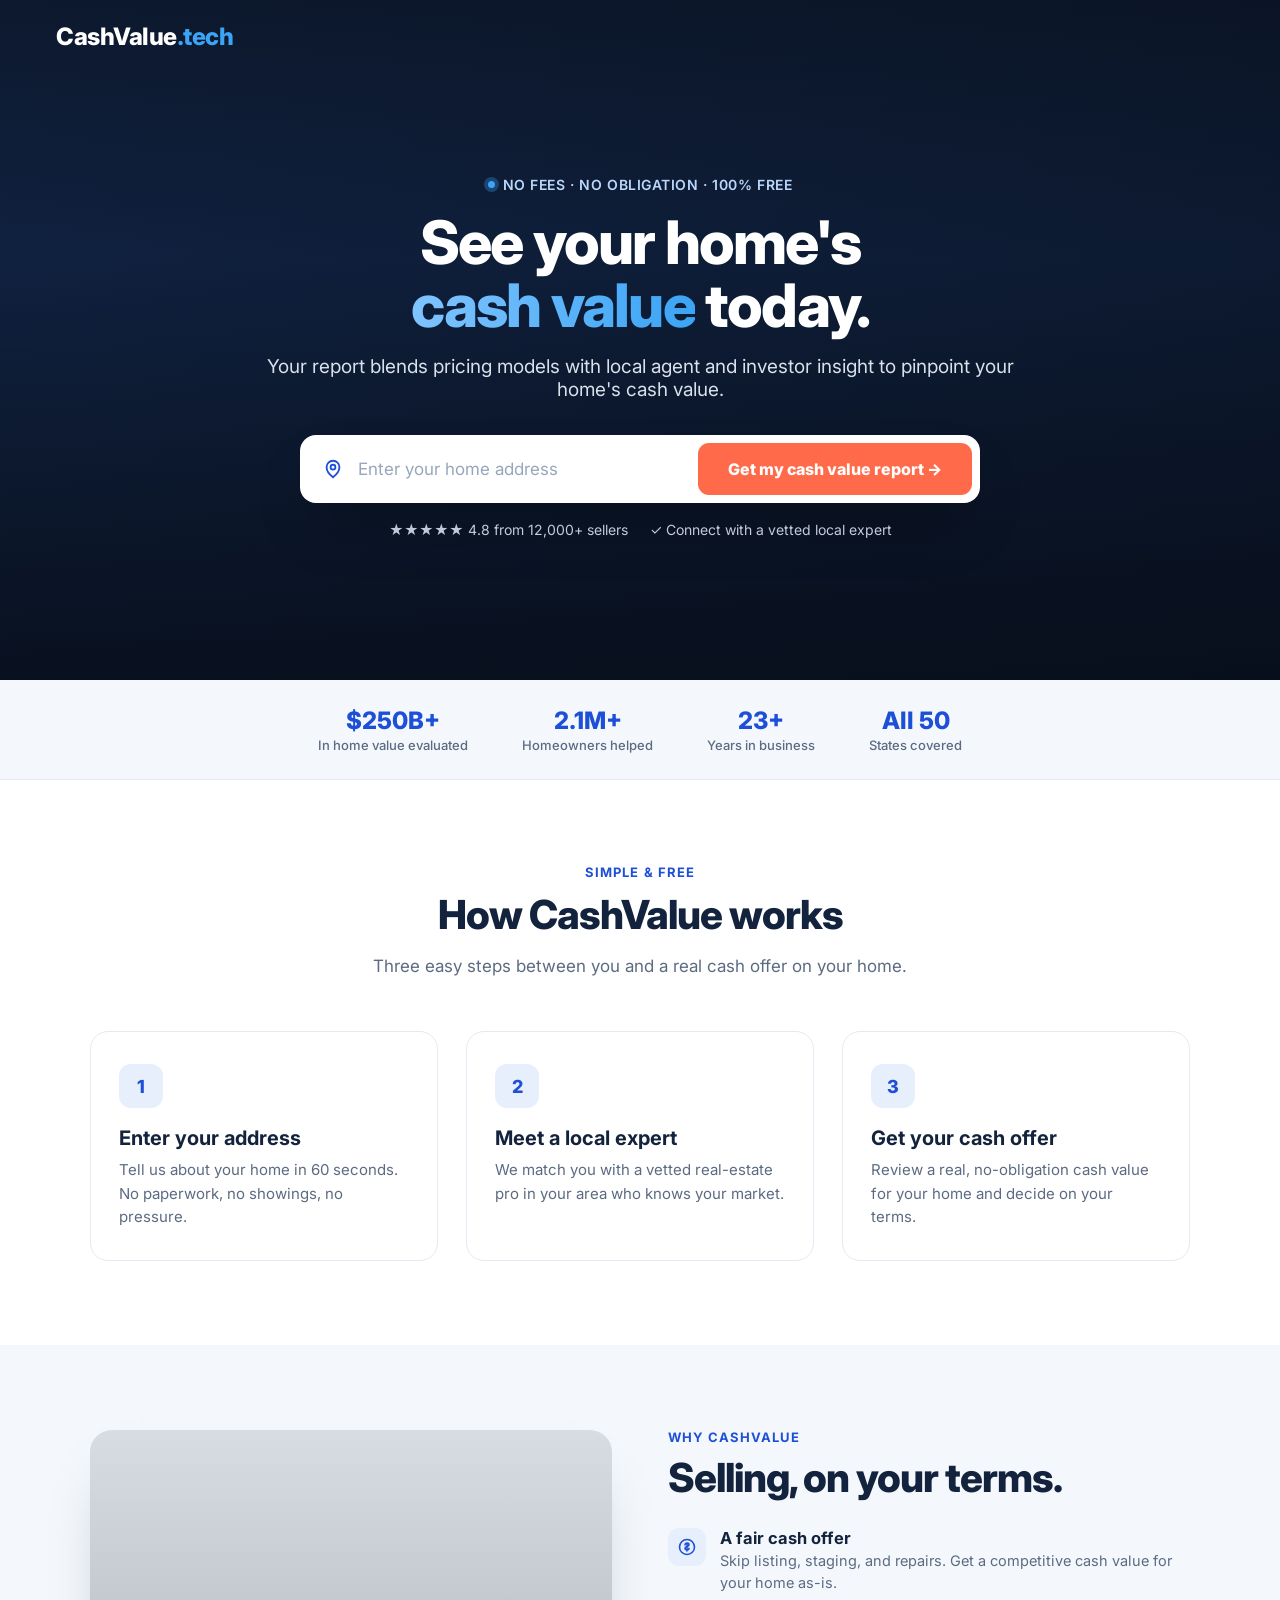
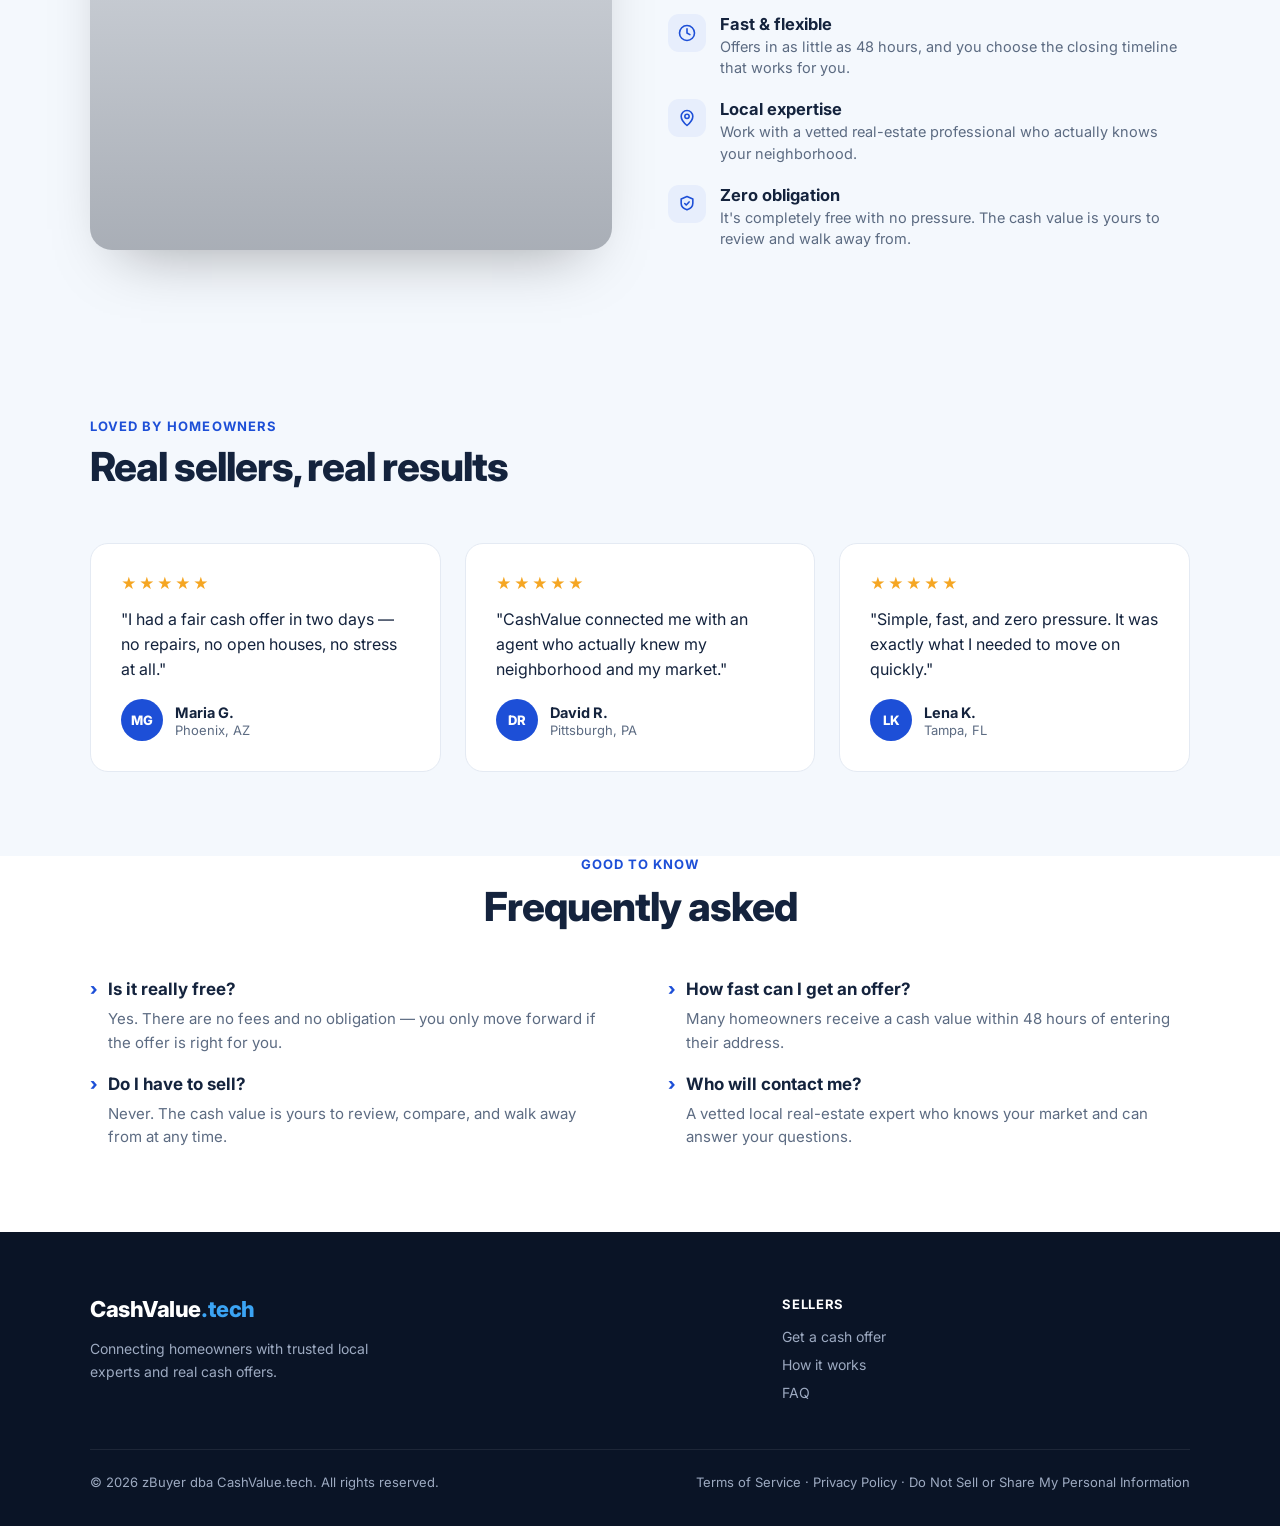
==== commit 7d89ce6b: "Display titles read CashValue; all-set names the member Page titles, og titles, section headings, th" ====
--- a/index.html
+++ b/index.html
@@ -1,12 +1,10 @@
-<!doctype html>
+<!DOCTYPE html>
 <html lang="en">
 <head>
-<meta charset="utf-8">
-<meta name="viewport" content="width=device-width,initial-scale=1">
-<title>Get Your Cash Value Report | CashValue.tech</title>
+<meta charset="UTF-8">
+<meta name="viewport" content="width=device-width, initial-scale=1.0">
+<title>CashValue | Get a Real Cash Offer for Your Home — Free Home Value Estimate</title>
 <link rel="icon" type="image/png" href="assets/favicon-z.png">
-<meta name="robots" content="noindex">
-<meta name="theme-color" content="#0E1B33">
 <link rel="preconnect" href="https://fonts.googleapis.com">
 <link href="https://fonts.googleapis.com/css2?family=Inter:wght@400;500;600;700;800;900&display=swap" rel="stylesheet">
 <style>
@@ -18,33 +16,49 @@
   }
   *{margin:0;padding:0;box-sizing:border-box}
   html{scroll-behavior:smooth}
-  body{font-family:'Inter',system-ui,-apple-system,'Segoe UI',sans-serif;color:var(--ink);background:var(--navy-dd);-webkit-font-smoothing:antialiased;min-height:100vh;min-height:100dvh;display:flex;flex-direction:column}
+  body{font-family:'Inter',system-ui,-apple-system,'Segoe UI',sans-serif;color:var(--ink);background:var(--bg);-webkit-font-smoothing:antialiased}
   a{text-decoration:none;color:inherit}
   img{display:block}
-
-  /* DR landing: content sits HIGH (no vertical centering) — the page is short,
-     so the mobile focus-scroll can't create keyboard room; starting high leaves
-     natural space below the search box for the Smarty suggestion list. */
-  .hero{position:relative;flex:1;display:flex;align-items:flex-start;justify-content:center;text-align:center;min-height:640px}
+  .wrap{max-width:1180px;margin:0 auto;padding:0 40px}
+
+  nav{position:absolute;top:0;left:0;right:0;z-index:20;display:flex;align-items:center;justify-content:space-between;padding:22px 56px}
+  .logo{font-size:24px;font-weight:800;letter-spacing:-.02em;color:#fff}
+  .logo .tld{color:var(--acc)}
+  .navlinks{display:flex;align-items:center;gap:34px;font-weight:500;font-size:15px;color:#fff;position:absolute;left:50%;top:50%;transform:translate(-50%,-50%)}
+  .navlinks a{opacity:.92}
+  .nav-right{display:flex;align-items:center;gap:18px}
+  .pro-link{display:flex;align-items:center;gap:8px;padding:10px 18px;border:1.5px solid rgba(255,255,255,.55);border-radius:999px;color:#fff;font-weight:600;font-size:14px}
+  .signin{color:#fff;font-weight:600;font-size:15px}
+  .hamburger{display:none;width:42px;height:42px;border-radius:11px;border:1.5px solid rgba(255,255,255,.5);color:#fff;align-items:center;justify-content:center;font-size:20px;cursor:pointer;user-select:none}
+  .mnav{position:fixed;top:66px;left:16px;right:16px;z-index:30;flex-direction:column;background:#fff;border:1px solid var(--line);border-radius:14px;box-shadow:0 26px 54px -18px rgba(0,0,0,.5);padding:8px}
+  .mnav[hidden]{display:none}
+  .mnav:not([hidden]){display:flex}
+  .mnav a{padding:14px 16px;font-size:16px;font-weight:600;color:var(--ink);border-radius:10px}
+  .mnav a:active,.mnav a:hover{background:var(--tint)}
+
+  /* No overflow:hidden — it clipped the address-autocomplete list where the
+     hero meets the trust strip. The bg image is inset:0 so nothing escapes. */
+  .hero{position:relative;min-height:680px;display:flex;align-items:center;justify-content:center;text-align:center}
   .hero .bgimg{position:absolute;inset:0;background:
       linear-gradient(180deg,rgba(10,18,33,.72),rgba(13,27,51,.45) 38%,rgba(8,14,26,.86)),
       url('https://images.unsplash.com/photo-1570129477492-45c003edd2be?auto=format&fit=crop&w=2000&q=80'),
       linear-gradient(135deg,#13294f,#0a1426);
       background-size:cover;background-position:center center}
-  /* z-index above the footer's 5 — the Smarty dropdown lives in this
-     stacking context and must paint over the footer on short pages */
-  .hero-inner{position:relative;z-index:30;max-width:820px;padding:0 24px;margin-top:44px}
-  .lp-logo{font-size:25px;font-weight:800;letter-spacing:-.02em;color:#fff;margin:0 auto 34px}
-  .lp-logo .tld{color:var(--acc)}
+  .hero-inner{position:relative;z-index:5;max-width:820px;padding:0 24px;margin-top:30px}
   .eyebrow{display:inline-flex;align-items:center;gap:8px;color:#BBD7FB;font-weight:600;font-size:14px;letter-spacing:.04em;text-transform:uppercase;margin-bottom:18px}
   .eyebrow .dot{width:7px;height:7px;border-radius:50%;background:var(--acc);box-shadow:0 0 0 4px rgba(59,164,244,.3)}
   h1{color:#fff;font-size:60px;line-height:1.05;font-weight:800;letter-spacing:-.03em}
   h1 span{background:linear-gradient(110deg,transparent 38%,rgba(255,255,255,.88) 50%,transparent 62%),linear-gradient(90deg,#7FC4FF,#3BA4F4);background-size:250% 100%,100% 100%;background-position:130% 0,0 0;background-repeat:no-repeat;-webkit-background-clip:text;background-clip:text;color:transparent;animation:cvshine 4s ease-in-out infinite}@keyframes cvshine{0%{background-position:130% 0,0 0}32%,100%{background-position:-45% 0,0 0}}@media (prefers-reduced-motion:reduce){h1 span{animation:none;background-position:-45% 0,0 0}}
+  /* B2 title variant (?title=b2, via compare-title.html): a single lowercase
+     line — "cash value home report" — uniform size, never wraps. */
+  h1.h1-alt{font-size:64px;white-space:nowrap}
+  /* B2 "home report": same shimmer inverted — blue streak over white text.
+     The .3s delay hands the sweep off from "cash value" so it reads as one
+     continuous pass across the line. */
+  h1 .hr{background:linear-gradient(110deg,transparent 38%,rgba(59,164,244,.9) 50%,transparent 62%),linear-gradient(90deg,#fff,#fff);background-size:250% 100%,100% 100%;background-position:130% 0,0 0;background-repeat:no-repeat;-webkit-background-clip:text;background-clip:text;color:transparent;animation:cvshine 4s ease-in-out .3s infinite}
+  @media (prefers-reduced-motion:reduce){h1 .hr{animation:none;background-position:-45% 0,0 0}}
   .sub{color:#E4ECF6;font-size:19px;margin-top:18px;font-weight:400;opacity:.95}
   .search{position:relative;margin:34px auto 0;max-width:680px;background:#fff;border-radius:16px;padding:8px 8px 8px 22px;display:flex;align-items:center;gap:14px;box-shadow:0 30px 60px -20px rgba(0,0,0,.45)}
-  .search input{flex:1;border:none;outline:none;font-size:17px;font-family:inherit;color:var(--ink);padding:16px 0}
-  .search input::placeholder{color:#98A6BC}
-  .search button{flex:none;background:var(--cta);color:#fff;border:none;font-family:inherit;font-weight:800;font-size:16px;padding:16px 30px;border-radius:11px;cursor:pointer}
   /* Post-selection address chip: street prominent, city/state/zip minimized
      (mirrors the suggestion-list layout). Click it to edit — the input
      returns with the full address text. */
@@ -88,10 +102,6 @@
   .ac-list .ac-street{font-size:15.5px;font-weight:600;color:var(--ink)}
   .ac-list .ac-sec{font-size:13px;color:var(--muted)}
 
-  .lfoot{position:relative;z-index:5;text-align:center;color:#7d90b5;font-size:12.5px;padding:18px 20px 20px;background:var(--navy-dd)}
-  .lfoot a{color:#9fb2d4;text-decoration:underline}
-
-  /* ---- lead modal (same system as the homepage) ---- */
   /* Legal rail. Desktop: a compact legal line rests at the fold's bottom
      edge — always visible + clickable, no scroll-down (the fold is exactly
      one viewport and .lm-below is hidden). Mobile: the card keeps its
@@ -99,7 +109,7 @@
      "Step x of 4" indicator in a soft container, then the legal links with
      room to breathe. Letter-of-the-law placement without parking "Do not
      sell" under the CTA in thumb territory. Wrappers are pointer-inert so
-     click-off still reaches the backdrop. */
+     click-off still reaches the backdrop (data-close). */
   .lead-modal{position:fixed;inset:0;z-index:200;display:block;overflow-y:auto;overscroll-behavior:contain;-webkit-overflow-scrolling:touch;scrollbar-width:none}
   .lead-modal::-webkit-scrollbar{display:none}
   .lead-modal[hidden]{display:none}
@@ -129,10 +139,10 @@
   @media (prefers-reduced-motion:reduce){.lm-card{animation:none}}
   .lm-card:focus{outline:none}
   .lm-x{position:absolute;top:13px;right:15px;border:none;background:none;font-size:26px;line-height:1;color:#9aa7bd;cursor:pointer}
-  .lm-x[hidden]{display:none}
   .lm-card h3{font-size:23px;font-weight:800;color:var(--ink);margin-top:2px;letter-spacing:-.02em}
   .lm-sub{font-size:14.5px;color:var(--muted);margin-top:7px;line-height:1.45}
   .lm-screen[hidden]{display:none}
+  .lm-back{border:none;background:none;color:var(--muted);font-family:inherit;font-size:14px;font-weight:600;cursor:pointer;padding:0;margin-bottom:8px}
   .lm-form{margin-top:20px;display:flex;flex-direction:column;gap:12px}
   .lm-form input,.lm-final input{width:100%;font-family:inherit;font-size:16px;color:var(--ink);padding:14px 16px;border:1.5px solid var(--line);border-radius:12px;outline:none;background:#fff}
   .lm-form input:focus,.lm-final input:focus{border-color:var(--c1)}
@@ -236,8 +246,6 @@
   .lm-disclosure{background:var(--soft);border:1px solid var(--line);border-radius:12px;padding:13px 15px;display:flex;flex-direction:column;gap:8px}
   .lm-matched{font-size:11px;line-height:1.5;color:#7d8ca4}
   .lm-matched b{color:var(--muted);font-weight:700}
-  .lm-matched .lm-optin{display:flex;align-items:center;gap:7px;margin-top:5px;cursor:pointer}
-  .lm-matched .lm-optin input{margin:0;accent-color:var(--c1)}
   .lm-consent{font-size:11px;line-height:1.5;color:#7d8ca4;margin:0}
   /* carrier boilerplate rides inside the contact paragraph in bold;
      recipient names read plain (unbolded 2026-07-27) */
@@ -261,6 +269,18 @@
   .lm-disclosure.lm-inline .lm-consent a{color:#7d8ba1;font-weight:500}
   /* input.lm-check must out-rank the generic .lm-form input sizing */
   .lm-form input.lm-check{float:left;width:19px;height:19px;margin:3px 9px 2px 0;padding:0;border:none;border-radius:4px;background:none;accent-color:var(--c1);cursor:pointer}
+/* ---- v2 consent architecture (default screens) ---- */
+.lm-v2 .lm-v2-head{display:flex;align-items:center;justify-content:space-between;gap:8px;margin-bottom:2px}
+.lm-v2 .lm-v2-q{font-size:13px;font-weight:700;color:var(--ink);text-align:left}
+.lm-v2 .lm-v2-chip{flex:none;font-size:10px;font-weight:800;letter-spacing:.09em;color:#63718A;background:#fff;border:1px solid var(--line);border-radius:999px;padding:3px 9px;text-transform:uppercase}
+.lm-v2 .lm-v2-row{display:block;cursor:pointer;user-select:none;-webkit-user-select:none}
+.lm-v2 .lm-consent{display:block;line-height:1.4;text-align:left}
+.lm-v2.checked{background:#EAF0F8;border-color:#D6DFEC}
+.lm-preview{margin-top:11px;text-align:left}
+.lm-plabel{font-size:10.5px;font-weight:800;letter-spacing:.1em;color:#93A2BA;text-transform:uppercase;margin-bottom:6px}
+.lm-bubble{background:#E9EDF4;border-radius:15px 15px 15px 4px;padding:10px 13px;font-size:12.6px;line-height:1.5;color:#3D4B64;text-align:left}
+.lm-bubble .lm-from{font-weight:800;color:var(--ink);font-size:10.5px;letter-spacing:.04em;display:block;margin-bottom:2px}
+.lm-bubble .lm-link{color:var(--c1);font-weight:600}
   .lm-cta{margin-top:4px;background:var(--cta);color:#fff;border:none;font-family:inherit;font-weight:800;font-size:16.5px;padding:16px;border-radius:12px;cursor:pointer}
   .lm-cta:hover{background:var(--cta-d)}
   @media (max-width:560px){
@@ -269,8 +289,9 @@
     .lm-peek{display:none}
     .lm-below{display:flex}
     .lm-fold{padding:12px;align-items:flex-start}
-    /* margin-top:auto bottom-anchors every step (thumb reach) but collapses
-       to 0 when the card is taller than the viewport (top stays scrollable). */
+    /* margin-top:auto bottom-anchors every step (thumb reach) but, unlike
+       align-items:flex-end, collapses to 0 when the card is taller than
+       the viewport so the top stays scrollable. */
     .lm-card{max-width:none;max-height:none;padding:18px 16px 16px;border-radius:18px;margin-top:auto}
     .lm-card h3{font-size:19px}
     .lm-sub{font-size:13.5px;margin-top:5px;line-height:1.4}
@@ -284,13 +305,116 @@
     .lm-agree{font-size:11px}
     .lm-cta{padding:14px;font-size:16px}
     .lm-nothanks{padding:2px}
+    .lm-back{margin-bottom:4px}
     .lm-gfx{margin:14px 0 2px}
   }
+  .search input{flex:1;border:none;outline:none;font-size:17px;font-family:inherit;color:var(--ink);padding:16px 0}
+  .search input::placeholder{color:#98A6BC}
+  .search button{flex:none;background:var(--cta);color:#fff;border:none;font-family:inherit;font-weight:800;font-size:16px;padding:16px 30px;border-radius:11px;cursor:pointer}
+  .reassure{margin-top:18px;color:#D7E2F1;font-size:14px;display:flex;gap:22px;justify-content:center}
+  .reassure span{display:flex;align-items:center;gap:7px}
+  .buystrip{position:relative;z-index:5;margin:26px auto 0;display:inline-flex;align-items:center;gap:10px;color:#fff;font-size:15px}
+  .buystrip a{font-weight:700;border-bottom:2px solid var(--acc);padding-bottom:2px}
+
+  .trust{display:flex;align-items:center;justify-content:center;gap:54px;padding:26px;background:var(--soft);border-bottom:1px solid var(--line);flex-wrap:wrap}
+  .trust .item{display:flex;flex-direction:column;align-items:center;gap:2px}
+  .trust .num{font-weight:800;font-size:24px;color:var(--c1)}
+  .trust .lbl{font-size:13px;color:var(--muted);font-weight:500}
+
+  .section{padding:84px 0}
+  .kicker{color:var(--c1);font-weight:700;font-size:13px;letter-spacing:.08em;text-transform:uppercase;text-align:center}
+  h2{text-align:center;font-size:40px;font-weight:800;letter-spacing:-.025em;margin-top:10px;color:var(--ink)}
+  .lede{text-align:center;color:var(--muted);font-size:17px;max-width:600px;margin:14px auto 0;line-height:1.55}
+
+  .steps{display:grid;grid-template-columns:repeat(3,1fr);gap:28px;margin-top:52px}
+  .step{background:#fff;border:1px solid var(--line);border-radius:18px;padding:32px 28px}
+  .step .n{width:44px;height:44px;border-radius:12px;background:var(--tint);color:var(--tintink);display:grid;place-items:center;font-weight:800;font-size:18px;margin-bottom:18px}
+  .step h3{font-size:20px;font-weight:700;margin-bottom:8px;color:var(--ink)}
+  .step p{color:var(--muted);font-size:15px;line-height:1.55}
+
+  .why{background:var(--soft);}
+  .why-grid{display:grid;grid-template-columns:1fr 1fr;gap:56px;align-items:center}
+  .why-img{border-radius:22px;height:420px;background:
+     linear-gradient(180deg,rgba(10,18,33,.12),rgba(10,18,33,.32)),
+     url('https://images.unsplash.com/photo-1568605114967-8130f3a36994?auto=format&fit=crop&w=1400&q=80');
+     background-size:cover;background-position:center;box-shadow:0 30px 60px -30px rgba(0,0,0,.35)}
+  .why h2{text-align:left;margin-top:8px}
+  .why .kicker{text-align:left}
+  .blist{list-style:none;margin-top:26px;display:flex;flex-direction:column;gap:20px}
+  .blist li{display:flex;gap:14px;align-items:flex-start}
+  .blist .ic{flex:none;width:38px;height:38px;border-radius:11px;background:var(--tint);color:var(--tintink);display:grid;place-items:center;font-weight:800}
+  .blist b{font-size:16.5px;color:var(--ink)}
+  .blist p{color:var(--muted);font-size:14.5px;margin-top:2px;line-height:1.5}
+
+  .dual{display:grid;grid-template-columns:1fr 1fr;gap:24px;margin-top:52px}
+  .card{border-radius:22px;padding:40px;color:#fff;position:relative;overflow:hidden;min-height:220px;display:flex;flex-direction:column;justify-content:space-between}
+  .card.sell{background:linear-gradient(135deg,#2A5BE0,#12348F)}
+  .card.buy{background:linear-gradient(135deg,#22304A,#101A2E)}
+  .card h3{font-size:26px;font-weight:800;letter-spacing:-.01em}
+  .card p{opacity:.88;margin-top:8px;font-size:15px;max-width:320px}
+  .card .go{margin-top:22px;display:inline-flex;align-items:center;gap:8px;font-weight:700;font-size:15px;color:#fff}
+  .card.buy .go{color:var(--acc)}
+
+  .tgrid{display:grid;grid-template-columns:repeat(3,1fr);gap:24px;margin-top:52px}
+  .tcard{background:#fff;border:1px solid var(--line);border-radius:18px;padding:30px}
+  .stars{color:#F5A623;font-size:15px;letter-spacing:2px}
+  .tcard p{font-size:16px;line-height:1.55;margin:14px 0 18px}
+  .who{display:flex;align-items:center;gap:12px}
+  .who .av{width:42px;height:42px;border-radius:50%;background:var(--c1);color:#fff;display:grid;place-items:center;font-weight:800}
+  .who b{font-size:14.5px;color:var(--ink)}
+  .who span{display:block;color:var(--muted);font-size:13px}
+
+  .pro{position:relative;overflow:hidden;background:linear-gradient(135deg,#16315c,#0a1426);color:#fff;border-radius:28px;margin:84px auto;max-width:1180px;display:grid;grid-template-columns:1.05fr .95fr;gap:48px;padding:60px}
+  .pro .glow{position:absolute;width:420px;height:420px;border-radius:50%;background:radial-gradient(circle,rgba(59,164,244,.28),transparent 70%);top:-140px;right:-60px;pointer-events:none}
+  .pro-eyebrow{display:inline-flex;align-items:center;gap:8px;color:#7FC4FF;font-weight:700;font-size:12.5px;letter-spacing:.09em;text-transform:uppercase}
+  .pro-eyebrow .d{width:7px;height:7px;border-radius:50%;background:var(--acc)}
+  .pro h3{font-size:34px;font-weight:800;letter-spacing:-.025em;margin-top:12px;line-height:1.1}
+  .pro .psub{color:#AEBCD2;margin-top:12px;font-size:15.5px;line-height:1.55;max-width:450px}
+  .pro .feats{display:grid;grid-template-columns:1fr 1fr;gap:18px 26px;margin-top:28px}
+  .pro .pf{display:flex;gap:12px;align-items:flex-start}
+  .pro .pf .ic{flex:none;width:36px;height:36px;border-radius:10px;background:rgba(59,164,244,.16);display:grid;place-items:center}
+  .pro .pf b{font-size:14.5px;display:block}
+  .pro .pf span{color:#9DAAC1;font-size:12.5px;line-height:1.45;display:block;margin-top:2px}
+  .pro .cta-row{display:flex;gap:14px;margin-top:32px;flex-wrap:wrap}
+  .pro .cta{background:var(--cta);color:#fff;padding:15px 26px;border-radius:12px;font-weight:800}
+  .pro .ghost{padding:15px 24px;border-radius:12px;font-weight:700;border:1.5px solid rgba(255,255,255,.4);color:#fff}
+  .pro .visual{position:relative;display:flex;flex-direction:column;justify-content:center;gap:14px}
+  .leadcard{background:rgba(255,255,255,.07);border:1px solid rgba(255,255,255,.15);border-radius:16px;padding:16px 18px;backdrop-filter:blur(10px);display:flex;align-items:flex-start;gap:14px}
+  .leadcard.featured{background:rgba(255,255,255,.12);border-color:rgba(127,196,255,.4)}
+  .leadcard .pin{flex:none;width:42px;height:42px;border-radius:11px;background:linear-gradient(135deg,#2A5BE0,#12348F);display:grid;place-items:center}
+  .leadcard .lc-body{flex:1}
+  .leadcard .lc-top{display:flex;justify-content:space-between;align-items:center}
+  .leadcard .lc-top b{font-size:14.5px}
+  .leadcard .lc-top .t{color:#8FA0B8;font-size:12px}
+  .leadcard .addr{color:#AEBCD2;font-size:13px;margin-top:2px}
+  .leadcard .tag{display:inline-block;margin-top:9px;font-size:11px;font-weight:700;color:#7FC4FF;background:rgba(59,164,244,.16);padding:3px 9px;border-radius:999px}
+
+  .faqgrid{display:grid;grid-template-columns:1fr 1fr;gap:20px 56px;margin-top:48px}
+  .faq h4{font-size:17px;font-weight:700;display:flex;gap:10px;align-items:center;color:var(--ink)}
+  .faq h4::before{content:"›";color:var(--c1);font-weight:800}
+  .faq p{color:var(--muted);font-size:15px;margin-top:8px;line-height:1.55;padding-left:18px}
+
+  footer{background:var(--navy-dd);color:#9DAAC1;padding:64px 0 36px}
+  .fgrid{display:grid;grid-template-columns:1.6fr 1fr;gap:40px}
+  .flogo-wm{display:inline-block;font-size:22px;font-weight:800;letter-spacing:-.02em;color:#fff}
+  .flogo-wm .tld{color:var(--acc)}
+  .flogo{height:30px;width:auto}
+  footer .blurb{margin-top:16px;font-size:14px;line-height:1.6;max-width:300px}
+  footer h5{color:#fff;font-size:13px;font-weight:700;letter-spacing:.05em;text-transform:uppercase;margin-bottom:16px}
+  footer ul{list-style:none;display:flex;flex-direction:column;gap:11px;font-size:14px}
+  .fbottom{border-top:1px solid rgba(255,255,255,.08);margin-top:48px;padding-top:24px;display:flex;justify-content:space-between;font-size:13px;flex-wrap:wrap;gap:10px}
+
   @media (max-width:768px){
-    .hero{min-height:560px}
-    .hero-inner{margin-top:26px;padding:0 18px}
-    .lp-logo{font-size:21px;margin-bottom:24px}
+    .wrap{padding:0 22px}
+    nav{padding:16px 22px}
+    .navlinks,.nav-right{display:none}
+    .hamburger{display:flex}
+    .hero{min-height:600px}
+    .hero-inner{margin-top:60px;padding:0 18px}
     h1{font-size:clamp(42px,11vw,50px)}
+    /* alt lockup: fill the available width edge to edge — sized so the
+       nowrap line spans (100vw - hero padding) at any phone width */
+    h1.h1-alt{font-size:calc(8.4vw - 4px)}
     .sub{font-size:16.5px;margin-top:14px}
     .search{flex-direction:column;align-items:stretch;gap:10px;padding:14px;border-radius:18px}
     .search .pin{display:block;position:absolute;top:50%;left:16px;transform:translateY(-50%);width:22px;height:22px;z-index:2}
@@ -303,15 +427,48 @@
     .search button{width:100%;padding:16px;font-size:16px}
     .search.has-pick{width:auto;min-width:0}
     .search .sv-img{width:100%;min-width:0;margin-left:0;height:190px}
+    .reassure{flex-direction:column;gap:8px;margin-top:16px}
+    .buystrip{flex-direction:column;gap:4px;text-align:center}
+    .trust{gap:20px 36px;padding:24px}
+    .trust .num{font-size:20px}
+    .section{padding:54px 0}
+    h2{font-size:30px}
+    .lede{font-size:15.5px}
+    .steps,.dual,.tgrid,.faqgrid{grid-template-columns:1fr;gap:16px;margin-top:32px}
+    .why-grid{grid-template-columns:1fr;gap:28px}
+    .why-img{height:240px;order:-1}
+    .why h2{font-size:30px}
+    .card{padding:30px;min-height:0}
+    .pro{grid-template-columns:1fr;padding:36px 24px;margin:54px auto;gap:30px}
+    .pro h3{font-size:27px}
+    .pro .feats{grid-template-columns:1fr}
+    .pro .cta-row{flex-direction:column}
+    .pro .cta,.pro .ghost{text-align:center}
+    .faqgrid{gap:22px}
+    .fgrid{grid-template-columns:1fr 1fr;gap:30px}
+    .fbottom{flex-direction:column;gap:8px}
   }
 </style>
+<meta name="description" content="See your home's cash value and get a real, no-obligation cash offer from a trusted local expert. Sell your house fast and as-is with no fees. Free home valuation in minutes.">
+<meta name="robots" content="noindex">
+<meta name="author" content="zBuyer dba CashValue.tech">
+<meta name="theme-color" content="#0E1B33">
+<meta property="og:type" content="website">
+<meta property="og:site_name" content="CashValue">
+<meta property="og:title" content="CashValue | Get a Real Cash Offer for Your Home — Free Home Value Estimate">
+<meta property="og:description" content="See your home's cash value and get a real, no-obligation cash offer from a trusted local expert. Sell your house fast and as-is with no fees. Free home valuation in minutes.">
+<meta name="twitter:card" content="summary_large_image">
+<meta name="twitter:title" content="CashValue | Get a Real Cash Offer for Your Home — Free Home Value Estimate">
+<meta name="twitter:description" content="See your home's cash value and get a real, no-obligation cash offer from a trusted local expert. Sell your house fast and as-is with no fees. Free home valuation in minutes.">
 </head>
-<body data-dr>
+<body>
+  <nav>
+    <a class="logo" href="index.html">CashValue<span class="tld">.tech</span></a>
+  </nav>
 
   <header class="hero">
     <div class="bgimg"></div>
     <div class="hero-inner">
-      <div class="lp-logo">CashValue<span class="tld">.tech</span></div>
       <div class="eyebrow"><span class="dot"></span>No fees · No obligation · 100% free</div>
       <h1>See your home's<br><span>cash value</span> today.</h1>
       <p class="sub">Your report blends pricing models with local agent and investor insight to pinpoint your home's cash value.</p>
@@ -324,13 +481,78 @@
         <button>Get my cash value report &rarr;</button>
         <ul id="addr-suggestions" class="ac-list" role="listbox" hidden></ul>
       </form>
+      <div class="reassure"><span>★★★★★ 4.8 from 12,000+ sellers</span><span>✓ Connect with a vetted local expert</span></div>
     </div>
   </header>
 
-  <footer class="lfoot">© 2026 zBuyer dba CashValue.tech. All rights reserved. · <a href="terms.html">Terms of Service</a> · <a href="privacy.html">Privacy Policy</a> · <a href="privacy.html#do-not-sell">Do Not Sell or Share My Personal Information</a></footer>
+  <div class="trust">
+    <div class="item"><div class="num">$250B+</div><div class="lbl">In home value evaluated</div></div>
+    <div class="item"><div class="num">2.1M+</div><div class="lbl">Homeowners helped</div></div>
+    <div class="item"><div class="num">23+</div><div class="lbl">Years in business</div></div>
+    <div class="item"><div class="num">All 50</div><div class="lbl">States covered</div></div>
+  </div>
+
+  <section class="section"><div class="wrap">
+    <div class="kicker">Simple &amp; free</div>
+    <h2>How CashValue works</h2>
+    <p class="lede">Three easy steps between you and a real cash offer on your home.</p>
+    <div class="steps">
+      <div class="step"><div class="n">1</div><h3>Enter your address</h3><p>Tell us about your home in 60 seconds. No paperwork, no showings, no pressure.</p></div>
+      <div class="step"><div class="n">2</div><h3>Meet a local expert</h3><p>We match you with a vetted real-estate pro in your area who knows your market.</p></div>
+      <div class="step"><div class="n">3</div><h3>Get your cash offer</h3><p>Review a real, no-obligation cash value for your home and decide on your terms.</p></div>
+    </div>
+  </div></section>
+
+  <section class="section why"><div class="wrap">
+    <div class="why-grid">
+      <div class="why-img"></div>
+      <div>
+        <div class="kicker">Why CashValue</div>
+        <h2>Selling, on your terms.</h2>
+        <ul class="blist">
+          <li><span class="ic"><svg width="20" height="20" viewBox="0 0 24 24" fill="none" stroke="currentColor" stroke-width="1.9" stroke-linecap="round" stroke-linejoin="round"><circle cx="12" cy="12" r="9"/><path d="M12 7.2v9.6M9.6 9.4c0-1.4 1.1-2.1 2.4-2.1s2.4.8 2.4 2c0 2.6-4.8 1.6-4.8 4.2 0 1.2 1.1 2 2.4 2s2.4-.7 2.4-2"/></svg></span><div><b>A fair cash offer</b><p>Skip listing, staging, and repairs. Get a competitive cash value for your home as-is.</p></div></li>
+          <li><span class="ic"><svg width="20" height="20" viewBox="0 0 24 24" fill="none" stroke="currentColor" stroke-width="1.9" stroke-linecap="round" stroke-linejoin="round"><circle cx="12" cy="12" r="9"/><path d="M12 7v5l3.5 2"/></svg></span><div><b>Fast &amp; flexible</b><p>Offers in as little as 48 hours, and you choose the closing timeline that works for you.</p></div></li>
+          <li><span class="ic"><svg width="20" height="20" viewBox="0 0 24 24" fill="none" stroke="currentColor" stroke-width="1.9" stroke-linecap="round" stroke-linejoin="round"><path d="M12 21s7-5.6 7-11a7 7 0 1 0-14 0c0 5.4 7 11 7 11Z"/><circle cx="12" cy="10" r="2.6"/></svg></span><div><b>Local expertise</b><p>Work with a vetted real-estate professional who actually knows your neighborhood.</p></div></li>
+          <li><span class="ic"><svg width="20" height="20" viewBox="0 0 24 24" fill="none" stroke="currentColor" stroke-width="1.9" stroke-linecap="round" stroke-linejoin="round"><path d="M12 3 5 6v5c0 4 3 6.6 7 8 4-1.4 7-4 7-8V6l-7-3Z"/><path d="m9.3 11.4 1.8 1.8 3.4-3.7"/></svg></span><div><b>Zero obligation</b><p>It's completely free with no pressure. The cash value is yours to review and walk away from.</p></div></li>
+        </ul>
+      </div>
+    </div>
+  </div></section>
+
+  <section class="section why"><div class="wrap">
+    <div class="kicker">Loved by homeowners</div>
+    <h2>Real sellers, real results</h2>
+    <div class="tgrid">
+      <div class="tcard"><div class="stars">★★★★★</div><p>"I had a fair cash offer in two days — no repairs, no open houses, no stress at all."</p><div class="who"><span class="av">MG</span><div><b>Maria G.</b><span>Phoenix, AZ</span></div></div></div>
+      <div class="tcard"><div class="stars">★★★★★</div><p>"CashValue connected me with an agent who actually knew my neighborhood and my market."</p><div class="who"><span class="av">DR</span><div><b>David R.</b><span>Pittsburgh, PA</span></div></div></div>
+      <div class="tcard"><div class="stars">★★★★★</div><p>"Simple, fast, and zero pressure. It was exactly what I needed to move on quickly."</p><div class="who"><span class="av">LK</span><div><b>Lena K.</b><span>Tampa, FL</span></div></div></div>
+    </div>
+  </div></section>
+
+  <section class="section" style="padding-top:0"><div class="wrap">
+    <div class="kicker">Good to know</div>
+    <h2>Frequently asked</h2>
+    <div class="faqgrid">
+      <div class="faq"><h4>Is it really free?</h4><p>Yes. There are no fees and no obligation — you only move forward if the offer is right for you.</p></div>
+      <div class="faq"><h4>How fast can I get an offer?</h4><p>Many homeowners receive a cash value within 48 hours of entering their address.</p></div>
+      <div class="faq"><h4>Do I have to sell?</h4><p>Never. The cash value is yours to review, compare, and walk away from at any time.</p></div>
+      <div class="faq"><h4>Who will contact me?</h4><p>A vetted local real-estate expert who knows your market and can answer your questions.</p></div>
+    </div>
+  </div></section>
+
+  <footer><div class="wrap">
+    <div class="fgrid">
+      <div>
+        <a class="flogo-wm" href="index.html">CashValue<span class="tld">.tech</span></a>
+        <p class="blurb">Connecting homeowners with trusted local experts and real cash offers.</p>
+      </div>
+      <div><h5>Sellers</h5><ul><li><a>Get a cash offer</a></li><li><a>How it works</a></li><li><a>FAQ</a></li></ul></div>
+          </div>
+    <div class="fbottom"><span>© 2026 zBuyer dba CashValue.tech. All rights reserved.</span><span><a href="terms.html">Terms of Service</a> · <a href="privacy.html">Privacy Policy</a> · <a href="privacy.html#do-not-sell">Do Not Sell or Share My Personal Information</a></span></div>
+  </div></footer>
 
   <div class="lead-modal" id="leadModal" hidden>
-    <div class="lm-backdrop"></div><!-- no data-close: clicking off must not dismiss -->
+    <div class="lm-backdrop" data-close></div>
     <div class="lm-fold">
     <div class="lm-card" role="dialog" aria-modal="true" aria-labelledby="lm-title" tabindex="-1">
       <button class="lm-x" type="button" data-close aria-label="Close">&times;</button>
@@ -347,15 +569,22 @@
           <input name="phone" id="leadPhone" type="tel" inputmode="tel" placeholder="Phone number" autocomplete="tel" data-tf-element-role="consent-grantor-phone">
           <input name="email" type="email" placeholder="Email address" autocomplete="email" data-tf-element-role="consent-grantor-email">
           <p class="lm-err" id="leadErr" hidden></p>
-          <div class="lm-disclosure" data-tf-element-role="consent-language">
-            <!-- the standalone matched line is hidden by default (2026-07-30):
-                 the names live inside the consent sentence (.lm-cons-pros). It
-                 returns only when GetContactOptInNames renders per-pro
-                 checkboxes — then it IS the selection UI. -->
+          <div class="lm-disclosure lm-v2" id="v2Consent" data-tf-element-role="consent-language">
+            <!-- v2 consent architecture: the member's (agent's) consent is an
+                 OPTIONAL checkbox naming only the agent — zBuyer appears in no
+                 mobile consent on this screen. The campaign's own opt-in lives
+                 on the SMS step. Placeholder copy pending final legal. -->
             <p class="lm-matched" hidden><b>Matched real estate pro:</b> <b class="lm-names">Jason Dalbey (BHHS The Preferred Realty)</b></p>
-            <p class="lm-consent">By clicking &ldquo;Continue,&rdquo; you give <span data-tf-element-role="consent-advertiser-name" id="consAdvertiser">zBuyer dba CashValue.tech and <span class="lm-cons-pros">Jason Dalbey (BHHS The Preferred Realty)</span></span> your express written consent to contact you <span data-tf-element-role="contact-method">by phone, text, and email</span>, including marketing and AI-generated messages about your property at the number provided. <span data-tf-element-role="consent-grantor-waived-regulated-technologies">This contact may use an autodialer or an artificial, prerecorded, or AI-generated voice</span>, and <span data-tf-element-role="consent-grantor-waived-dnc">may occur even if your number is on a Do Not Call list</span>. <span data-tf-element-role="consent-grantor-waived-purchase-condition">Consent is not a condition of purchase.</span> <span class="lm-carrier">Msg frequency varies. Msg &amp; data rates may apply.</span></p>
+            <div class="lm-v2-head">
+              <span class="lm-v2-q">Want a local expert to walk you through your numbers?</span>
+              <span class="lm-v2-chip">Optional</span>
+            </div>
+            <label class="lm-v2-row">
+              <input type="checkbox" class="lm-check" id="expertOpt" data-tf-element-role="consent-opt-in" aria-label="I agree that the matched local expert may contact me as described">
+              <span class="lm-consent">I agree that <span data-tf-element-role="consent-advertiser-name" id="consAdvertiser"><b class="lm-cons-pros">Jason Dalbey (BHHS The Preferred Realty)</b></span>, <span class="lm-v2-role">an independent licensed agent</span>, may contact me about my property by <span data-tf-element-role="contact-method">calls, texts, and email</span> at the contact info above &mdash; including marketing messages, and <span data-tf-element-role="consent-grantor-waived-regulated-technologies">calls or texts made with an autodialer or an artificial, prerecorded, or AI-generated voice</span> &mdash; <span data-tf-element-role="consent-grantor-waived-dnc">even if my number is on a Do Not Call registry</span>. This is my express written consent, and it is <b><span data-tf-element-role="consent-grantor-waived-purchase-condition">not a condition of receiving my report</span></b>. <span class="lm-carrier">Msg frequency varies. Msg &amp; data rates may apply. Reply STOP to any text to opt out.</span></span>
+            </label>
           </div>
-          <p class="lm-agree" data-tf-element-role="consent-language">By clicking Continue, you agree to the <a href="terms.html" target="_blank" rel="noopener">Terms</a> and <a href="privacy.html" target="_blank" rel="noopener">Privacy Policy</a></p>
+          <p class="lm-agree" data-tf-element-role="consent-language">By clicking Continue, you agree to zBuyer dba CashValue.tech&rsquo;s <a href="terms.html" target="_blank" rel="noopener">Terms of Service</a> and <a href="privacy.html" target="_blank" rel="noopener">Privacy Policy</a>.</p>
           <button type="submit" class="lm-cta" data-tf-element-role="submit">Continue &rarr;</button>
         </form>
       </div>
@@ -414,37 +643,26 @@
 
       <!-- second TrustedForm OFFER: the SMS opt-in is its own consent moment -->
       <div class="lm-screen lm-final" data-screen="textreport" hidden data-tf-element-role="offer">
-        <h3>Access your report anytime</h3>
-        <div class="lm-gfx">
-          <svg width="170" height="118" viewBox="0 0 170 118" fill="none" aria-hidden="true">
-            <circle cx="85" cy="59" r="46" fill="#E7EEFC"/>
-            <circle cx="85" cy="59" r="28" fill="#FFFFFF" stroke="#14233D" stroke-width="5"/>
-            <path d="M85 59V44" stroke="#1D4FD7" stroke-width="4" stroke-linecap="round"/>
-            <path d="M85 59l10 7" stroke="#3BA4F4" stroke-width="4" stroke-linecap="round"/>
-            <circle cx="85" cy="59" r="3.2" fill="#14233D"/>
-            <!-- "later" cue: a short clockwise sweep off the face -->
-            <path d="M119 36a42 42 0 0 1 8 23" stroke="#3BA4F4" stroke-width="2.4" stroke-linecap="round" fill="none"/>
-            <path d="M123 55l4 6 5-6" stroke="#3BA4F4" stroke-width="2.4" stroke-linecap="round" stroke-linejoin="round" fill="none"/>
-            <path d="M27 34v12M21 40h12" stroke="#3BA4F4" stroke-width="2.4" stroke-linecap="round"/>
-            <path d="M150 78v10M145 83h10" stroke="#C7DFFB" stroke-width="2.4" stroke-linecap="round"/>
-            <circle cx="38" cy="86" r="3.4" fill="#CDE3FB"/>
-            <circle cx="52" cy="18" r="2.8" fill="#C7DFFB"/>
-          </svg>
-        </div>
-        <p class="lm-sub lm-q">Check anytime. We&rsquo;ll text the link.</p>
+        <h3>Get your report by text</h3>
+        <p class="lm-sub lm-q">We&rsquo;ll text your link so it&rsquo;s always handy. Questions? Our AI assistant answers right in that thread &mdash; it stays quiet unless you reply.</p>
         <div class="lm-phone-wrap">
           <input id="textPhone" type="tel" inputmode="tel" placeholder="Phone number" autocomplete="tel" aria-label="Mobile number" data-tf-element-role="consent-grantor-phone">
           <svg class="lm-phone-edit" width="15" height="15" viewBox="0 0 24 24" fill="none" aria-hidden="true"><path d="M4 20h4L18.5 9.5a2.1 2.1 0 0 0-3-3L5 17v3z" stroke="currentColor" stroke-width="2" stroke-linejoin="round"/><path d="M13.5 6.5l3 3" stroke="currentColor" stroke-width="2"/></svg>
         </div>
         <p class="lm-err" id="textErr" hidden></p>
+        <div class="lm-preview">
+          <div class="lm-plabel">The first text you&rsquo;ll get</div>
+          <div class="lm-bubble"><span class="lm-from">CashValue</span><span id="smsPreview">Your Cash Value Report is ready: <span class="lm-link">cashvalue.tech/r/8k2x4</span> &mdash; I&rsquo;m the CashValue AI assistant. Reply here anytime with a question about your numbers. Reply HELP for help, STOP to opt out.</span></div>
+        </div>
         <div class="lm-disclosure" data-tf-element-role="consent-language">
-          <p class="lm-consent">By clicking &ldquo;Send my Report,&rdquo; you agree to receive <span data-tf-element-role="contact-method">automated texts</span> from <span data-tf-element-role="consent-advertiser-name">zBuyer dba CashValue.tech</span> with your report link, including marketing and AI-generated messages, at the number above. Msg frequency varies. Msg &amp; data rates may apply. Reply HELP for help or STOP to cancel.</p>
+          <p class="lm-consent">By tapping &ldquo;Text my Report,&rdquo; you agree to receive <span data-tf-element-role="contact-method">automated texts</span> from <span data-tf-element-role="consent-advertiser-name">zBuyer dba CashValue.tech</span> at the number above: your report link, replies from our AI assistant when you message it, and occasional marketing texts, some of which may be AI-generated. Msg frequency varies. Msg &amp; data rates may apply. Reply HELP for help or STOP to cancel. <b>Your mobile number and opt-in data are never sold or shared with third parties or affiliates for marketing.</b> <a href="terms.html" target="_blank" rel="noopener">Terms</a> &middot; <a href="privacy.html" target="_blank" rel="noopener">Privacy Policy</a></p>
         </div>
-        <button type="button" class="lm-cta" id="textReport" data-tf-element-role="submit">Send my Report &rarr;</button>
-        <button type="button" class="lm-nothanks" id="noText">No thanks, don&rsquo;t send my report</button>
+        <button type="button" class="lm-cta" id="textReport" data-tf-element-role="submit">Text my Report &rarr;</button>
+        <button type="button" class="lm-nothanks" id="noText">No thanks &mdash; I&rsquo;ll view it online</button>
       </div>
 
       <div class="lm-screen lm-final" data-screen="allset" hidden>
+        <button type="button" class="lm-back" data-back>&larr; Back</button>
         <h3>You&rsquo;re all set!</h3>
         <div class="lm-gfx">
           <svg width="170" height="118" viewBox="0 0 170 118" fill="none" aria-hidden="true">
@@ -473,7 +691,7 @@
             <circle cx="52" cy="18" r="2.8" fill="#C7DFFB"/>
           </svg>
         </div>
-        <p class="lm-sub lm-q">A local CashValue.tech expert will be in touch shortly to discuss your cash value and your best selling options.</p>
+        <p class="lm-sub lm-q">A local CashValue expert will be in touch shortly to discuss your cash value and your best selling options.</p>
         <button type="button" class="lm-cta" id="toSms">View my Report &rarr;</button>
         <button type="button" class="lm-nothanks" id="noContact">Do not contact me</button>
       </div>
@@ -496,6 +714,8 @@
         <span class="lm-prog-dots" aria-hidden="true"><span class="lm-prog-dot on"></span><span class="lm-prog-dot"></span><span class="lm-prog-dot"></span><span class="lm-prog-dot"></span><span class="lm-prog-dot"></span></span>
         <span class="lm-prog-text">Step 1 of 5</span>
       </div>
+      <!-- div, not <nav>: the page styles bare nav (the top bar) as
+           position:absolute, which would pin this to the rail's top -->
       <div class="lm-legal" role="navigation" aria-label="Legal">
         <a href="terms.html" target="_blank" rel="noopener">Terms of Service</a>
         <a href="privacy.html" target="_blank" rel="noopener">Privacy Policy</a>
@@ -505,9 +725,16 @@
     </div>
   </div>
 
+  <script>
+    // Hero title variant for side-by-side comparison (see compare-title.html).
+    if (/[?&]title=b2\b/.test(location.search)) {
+      var h1 = document.querySelector(".hero h1");
+      if (h1) { h1.classList.add("h1-alt"); h1.innerHTML = "<span>cash value</span> <span class=\"hr\">home report</span>"; }
+    }
+  </script>
   <!-- TrustedForm: certifies the consent capture; injects a hidden
-       xxTrustedFormCertUrl input into the lead form, which is saved to the
-       lead as trustedform.com_CertURL on contact-form submit. -->
+       xxTrustedFormCertUrl input into the lead form. The Pulse API is
+       wired here: the cert + tagged consent feed the live lead record. -->
   <script>
   (function () {
     var tf = document.createElement("script");
@@ -525,9 +752,5 @@
   <script src="assets/google-config.js"></script>
   <script src="assets/address-autocomplete.js"></script>
   <script src="assets/lead-modal.js"></script>
-  <!-- Street View hero background — off for now; uncomment to re-enable.
-  <script src="assets/streetview-config.js"></script>
-  <script src="assets/streetview-bg.js"></script>
-  -->
 </body>
 </html>
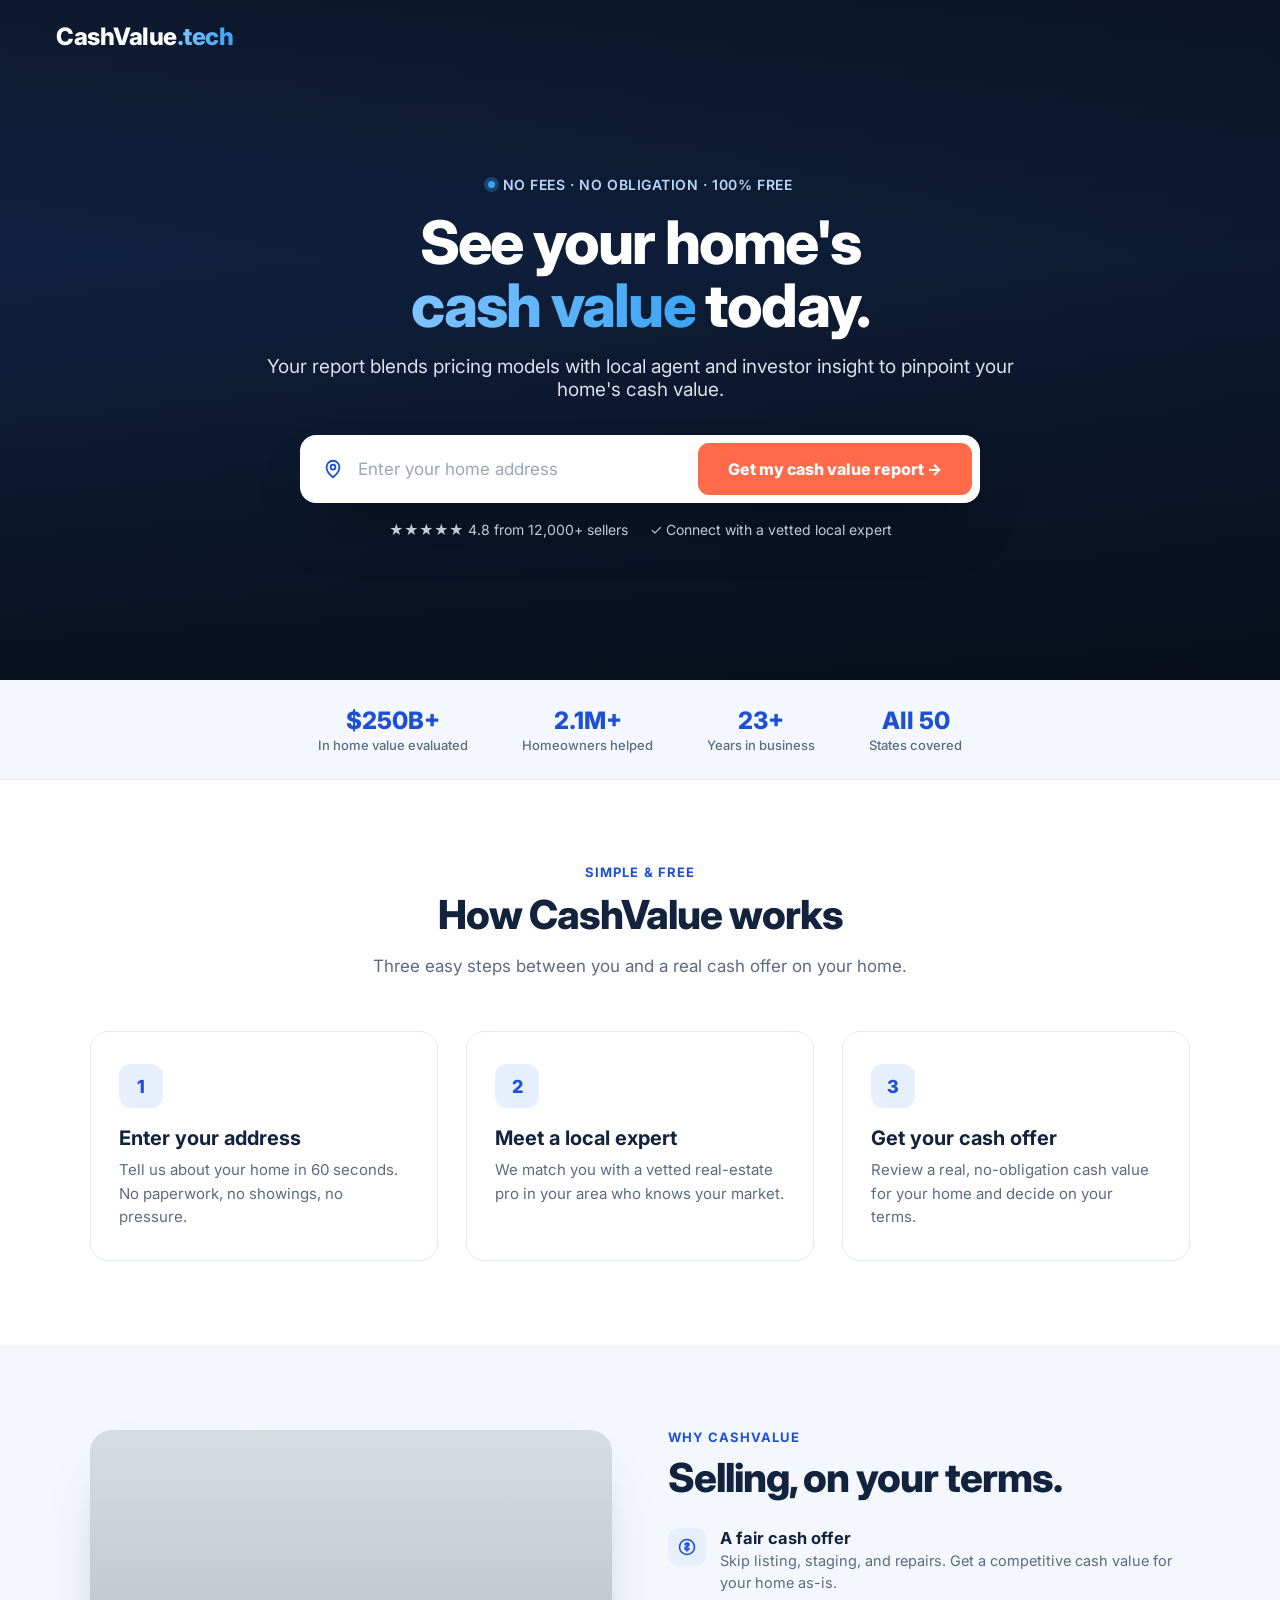
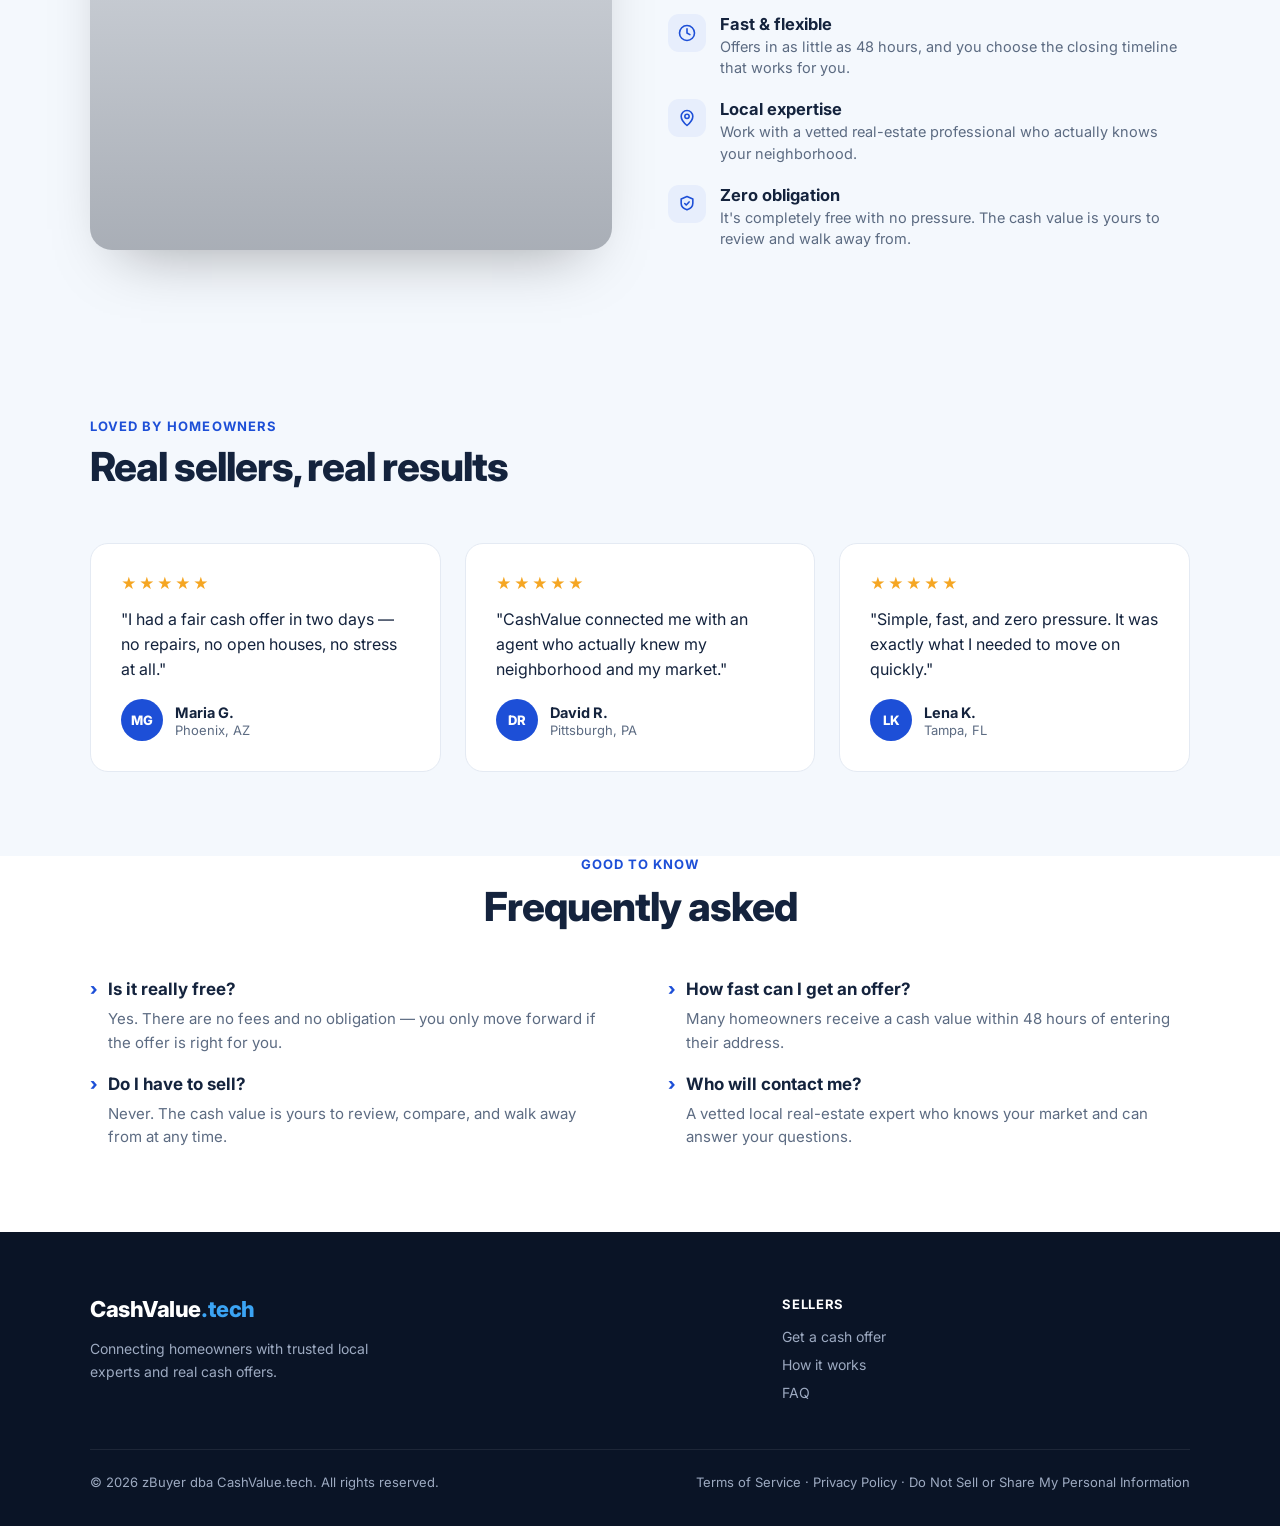
==== commit b2947e09: "Logo .tech shimmers in sync with the headline's cash value Same two-layer background-clip treatment " ====
--- a/index.html
+++ b/index.html
@@ -23,7 +23,8 @@
 
   nav{position:absolute;top:0;left:0;right:0;z-index:20;display:flex;align-items:center;justify-content:space-between;padding:22px 56px}
   .logo{font-size:24px;font-weight:800;letter-spacing:-.02em;color:#fff}
-  .logo .tld{color:var(--acc)}
+  .logo .tld{background:linear-gradient(110deg,transparent 38%,rgba(255,255,255,.88) 50%,transparent 62%),linear-gradient(90deg,#7FC4FF,#3BA4F4);background-size:250% 100%,100% 100%;background-position:130% 0,0 0;background-repeat:no-repeat;-webkit-background-clip:text;background-clip:text;color:transparent;animation:cvshine 4s ease-in-out infinite}
+  @media (prefers-reduced-motion:reduce){.logo .tld{animation:none;background-position:-45% 0,0 0}}
   .navlinks{display:flex;align-items:center;gap:34px;font-weight:500;font-size:15px;color:#fff;position:absolute;left:50%;top:50%;transform:translate(-50%,-50%)}
   .navlinks a{opacity:.92}
   .nav-right{display:flex;align-items:center;gap:18px}
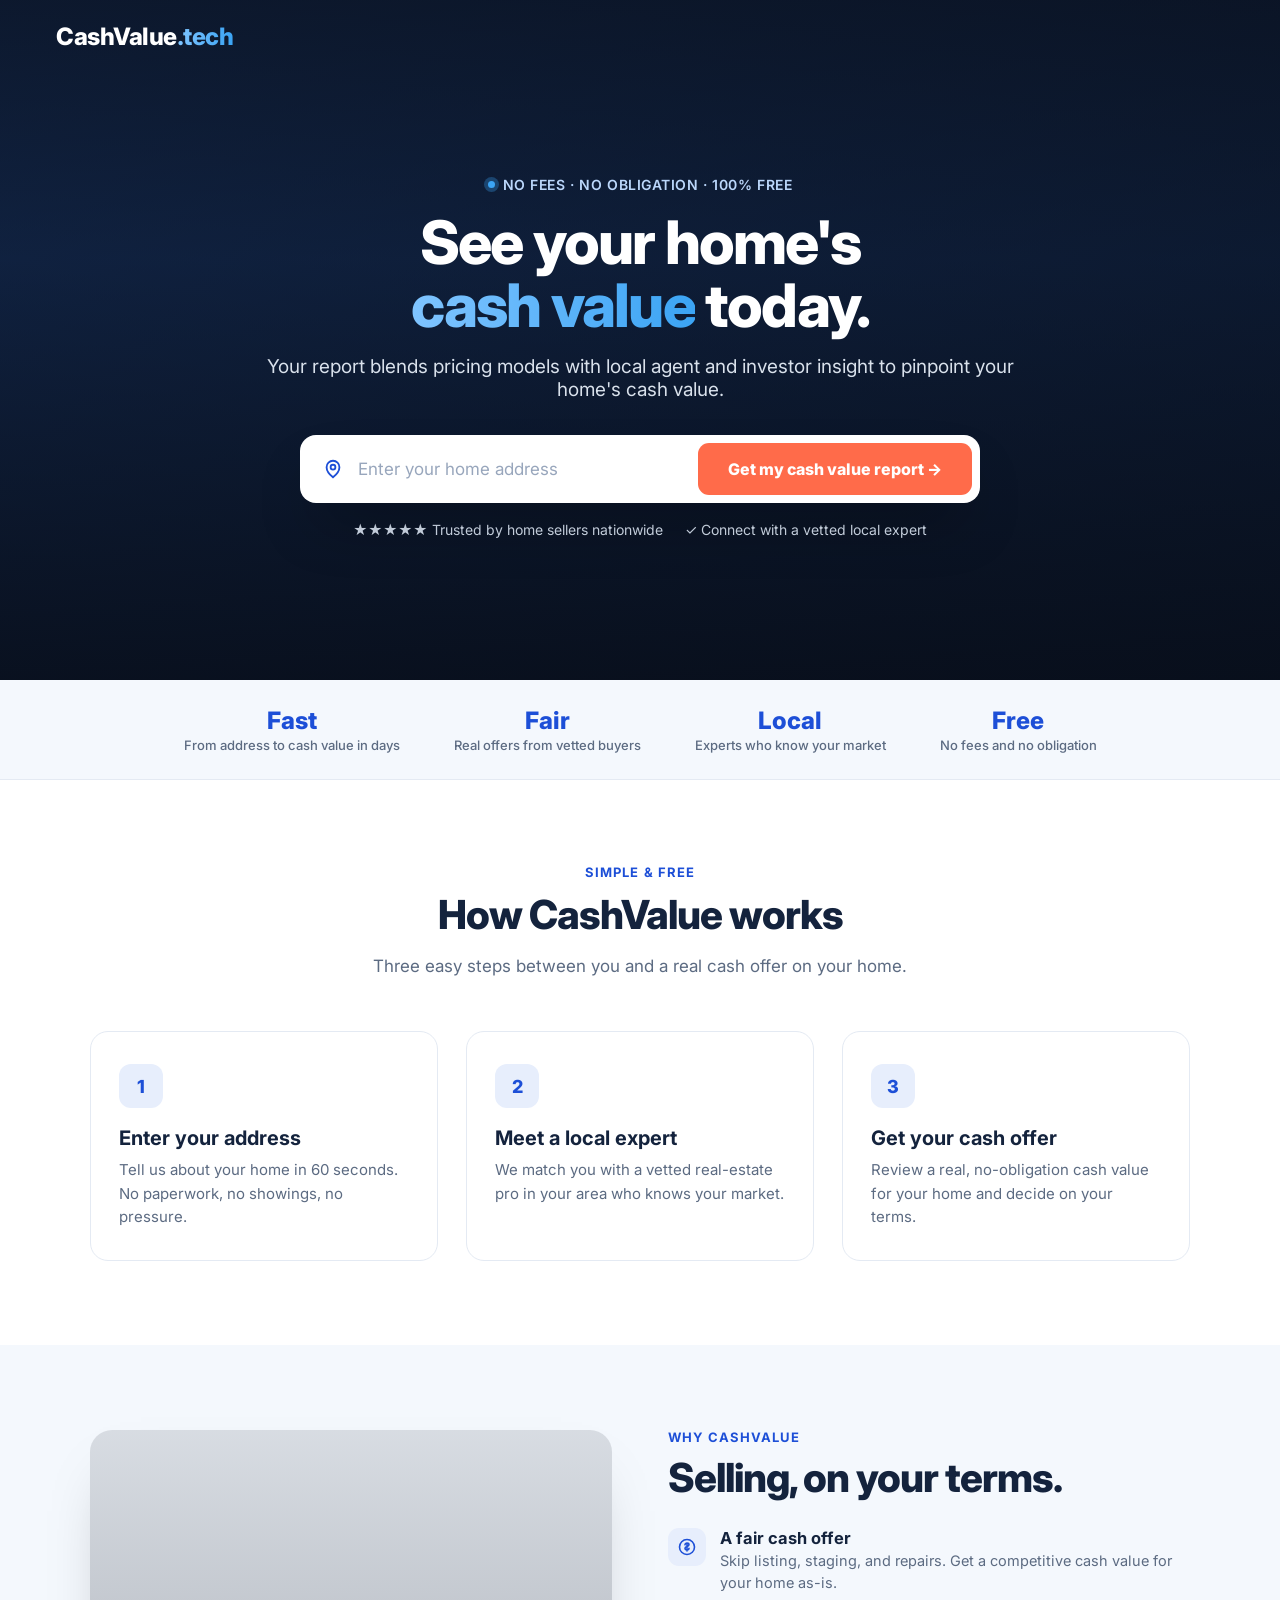
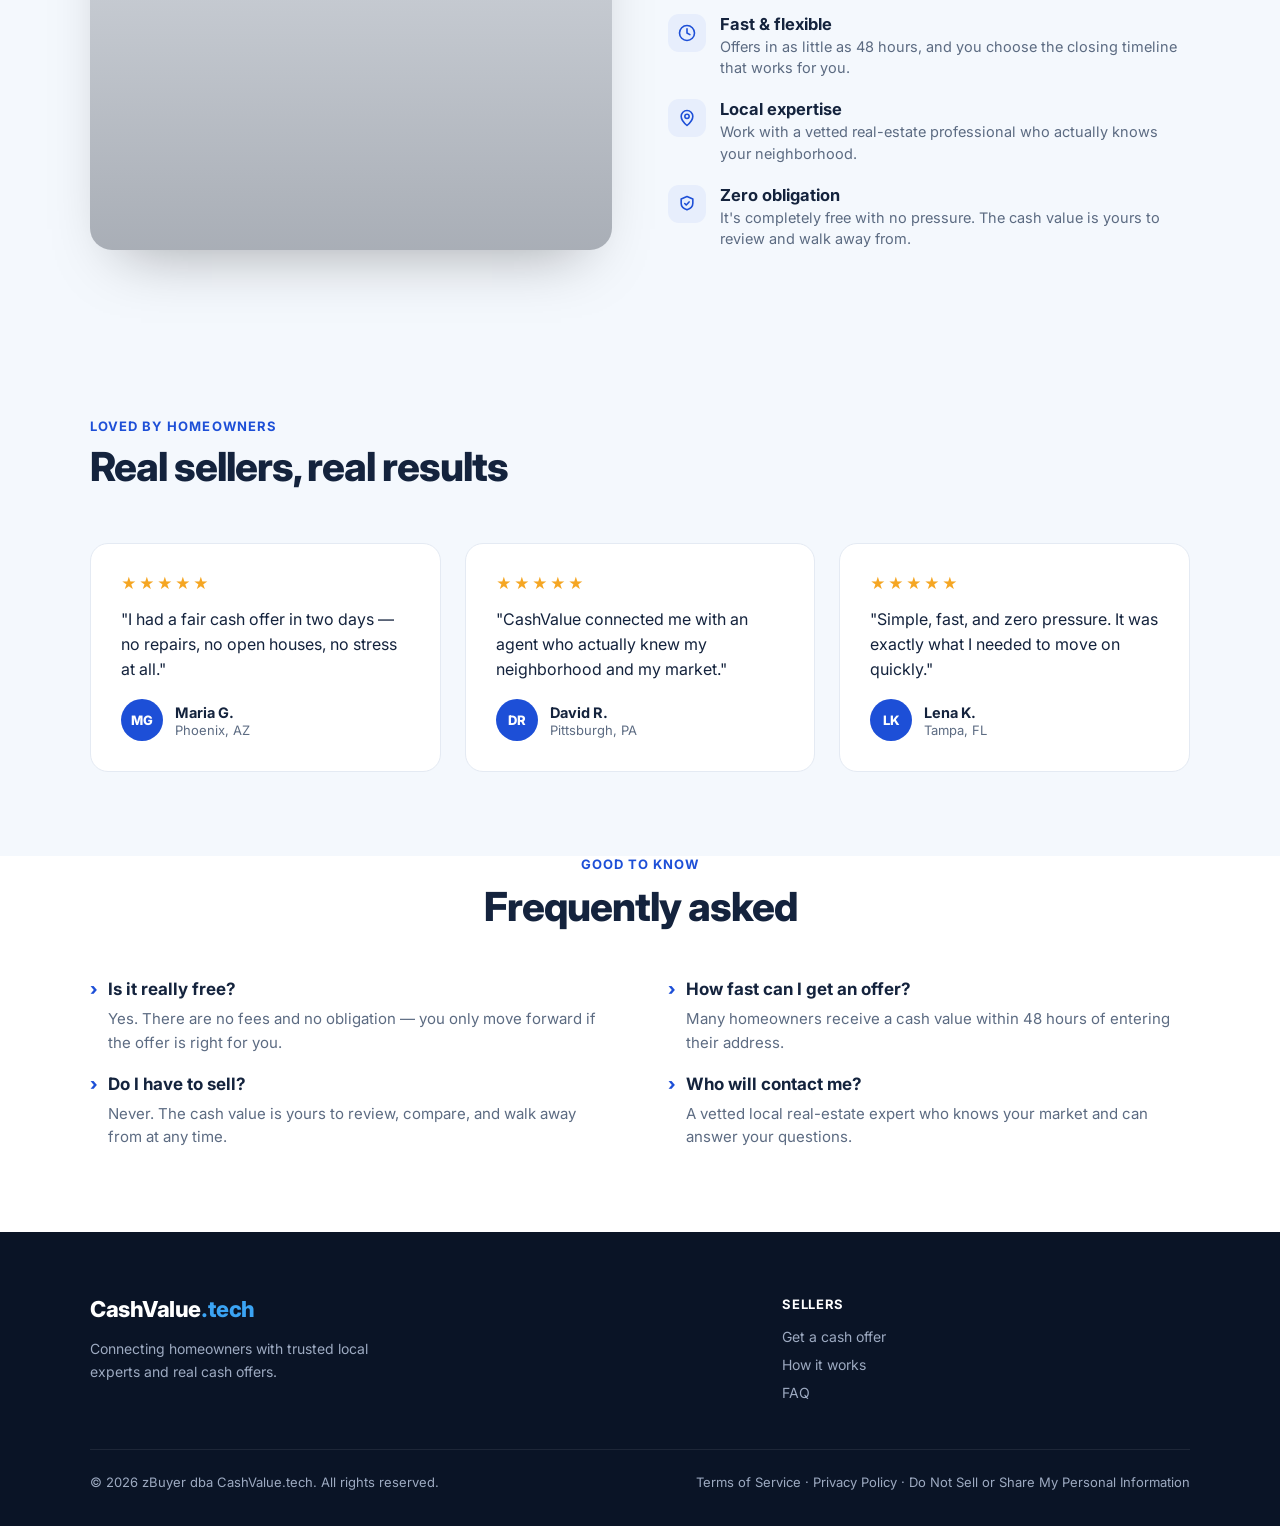
==== commit c5f7f36a: "Trust strip: generic statements replace the zBuyer stats Fast / Fair / Local / Free with plain-langu" ====
--- a/index.html
+++ b/index.html
@@ -277,11 +277,6 @@
 .lm-v2 .lm-v2-row{display:block;cursor:pointer;user-select:none;-webkit-user-select:none}
 .lm-v2 .lm-consent{display:block;line-height:1.4;text-align:left}
 .lm-v2.checked{background:#EAF0F8;border-color:#D6DFEC}
-.lm-preview{margin-top:11px;text-align:left}
-.lm-plabel{font-size:10.5px;font-weight:800;letter-spacing:.1em;color:#93A2BA;text-transform:uppercase;margin-bottom:6px}
-.lm-bubble{background:#E9EDF4;border-radius:15px 15px 15px 4px;padding:10px 13px;font-size:12.6px;line-height:1.5;color:#3D4B64;text-align:left}
-.lm-bubble .lm-from{font-weight:800;color:var(--ink);font-size:10.5px;letter-spacing:.04em;display:block;margin-bottom:2px}
-.lm-bubble .lm-link{color:var(--c1);font-weight:600}
   .lm-cta{margin-top:4px;background:var(--cta);color:#fff;border:none;font-family:inherit;font-weight:800;font-size:16.5px;padding:16px;border-radius:12px;cursor:pointer}
   .lm-cta:hover{background:var(--cta-d)}
   @media (max-width:560px){
@@ -482,15 +477,15 @@
         <button>Get my cash value report &rarr;</button>
         <ul id="addr-suggestions" class="ac-list" role="listbox" hidden></ul>
       </form>
-      <div class="reassure"><span>★★★★★ 4.8 from 12,000+ sellers</span><span>✓ Connect with a vetted local expert</span></div>
+      <div class="reassure"><span>★★★★★ Trusted by home sellers nationwide</span><span>✓ Connect with a vetted local expert</span></div>
     </div>
   </header>
 
   <div class="trust">
-    <div class="item"><div class="num">$250B+</div><div class="lbl">In home value evaluated</div></div>
-    <div class="item"><div class="num">2.1M+</div><div class="lbl">Homeowners helped</div></div>
-    <div class="item"><div class="num">23+</div><div class="lbl">Years in business</div></div>
-    <div class="item"><div class="num">All 50</div><div class="lbl">States covered</div></div>
+    <div class="item"><div class="num">Fast</div><div class="lbl">From address to cash value in days</div></div>
+    <div class="item"><div class="num">Fair</div><div class="lbl">Real offers from vetted buyers</div></div>
+    <div class="item"><div class="num">Local</div><div class="lbl">Experts who know your market</div></div>
+    <div class="item"><div class="num">Free</div><div class="lbl">No fees and no obligation</div></div>
   </div>
 
   <section class="section"><div class="wrap">
@@ -645,16 +640,12 @@
       <!-- second TrustedForm OFFER: the SMS opt-in is its own consent moment -->
       <div class="lm-screen lm-final" data-screen="textreport" hidden data-tf-element-role="offer">
         <h3>Get your report by text</h3>
-        <p class="lm-sub lm-q">We&rsquo;ll text your link so it&rsquo;s always handy. Questions? Our AI assistant answers right in that thread &mdash; it stays quiet unless you reply.</p>
+        <p class="lm-sub lm-q">We&rsquo;ll text you your report link. Questions? Just reply &mdash; our AI assistant answers.</p>
         <div class="lm-phone-wrap">
           <input id="textPhone" type="tel" inputmode="tel" placeholder="Phone number" autocomplete="tel" aria-label="Mobile number" data-tf-element-role="consent-grantor-phone">
           <svg class="lm-phone-edit" width="15" height="15" viewBox="0 0 24 24" fill="none" aria-hidden="true"><path d="M4 20h4L18.5 9.5a2.1 2.1 0 0 0-3-3L5 17v3z" stroke="currentColor" stroke-width="2" stroke-linejoin="round"/><path d="M13.5 6.5l3 3" stroke="currentColor" stroke-width="2"/></svg>
         </div>
         <p class="lm-err" id="textErr" hidden></p>
-        <div class="lm-preview">
-          <div class="lm-plabel">The first text you&rsquo;ll get</div>
-          <div class="lm-bubble"><span class="lm-from">CashValue</span><span id="smsPreview">Your Cash Value Report is ready: <span class="lm-link">cashvalue.tech/r/8k2x4</span> &mdash; I&rsquo;m the CashValue AI assistant. Reply here anytime with a question about your numbers. Reply HELP for help, STOP to opt out.</span></div>
-        </div>
         <div class="lm-disclosure" data-tf-element-role="consent-language">
           <p class="lm-consent">By tapping &ldquo;Text my Report,&rdquo; you agree to receive <span data-tf-element-role="contact-method">automated texts</span> from <span data-tf-element-role="consent-advertiser-name">zBuyer dba CashValue.tech</span> at the number above: your report link, replies from our AI assistant when you message it, and occasional marketing texts, some of which may be AI-generated. Msg frequency varies. Msg &amp; data rates may apply. Reply HELP for help or STOP to cancel. <b>Your mobile number and opt-in data are never sold or shared with third parties or affiliates for marketing.</b> <a href="terms.html" target="_blank" rel="noopener">Terms</a> &middot; <a href="privacy.html" target="_blank" rel="noopener">Privacy Policy</a></p>
         </div>
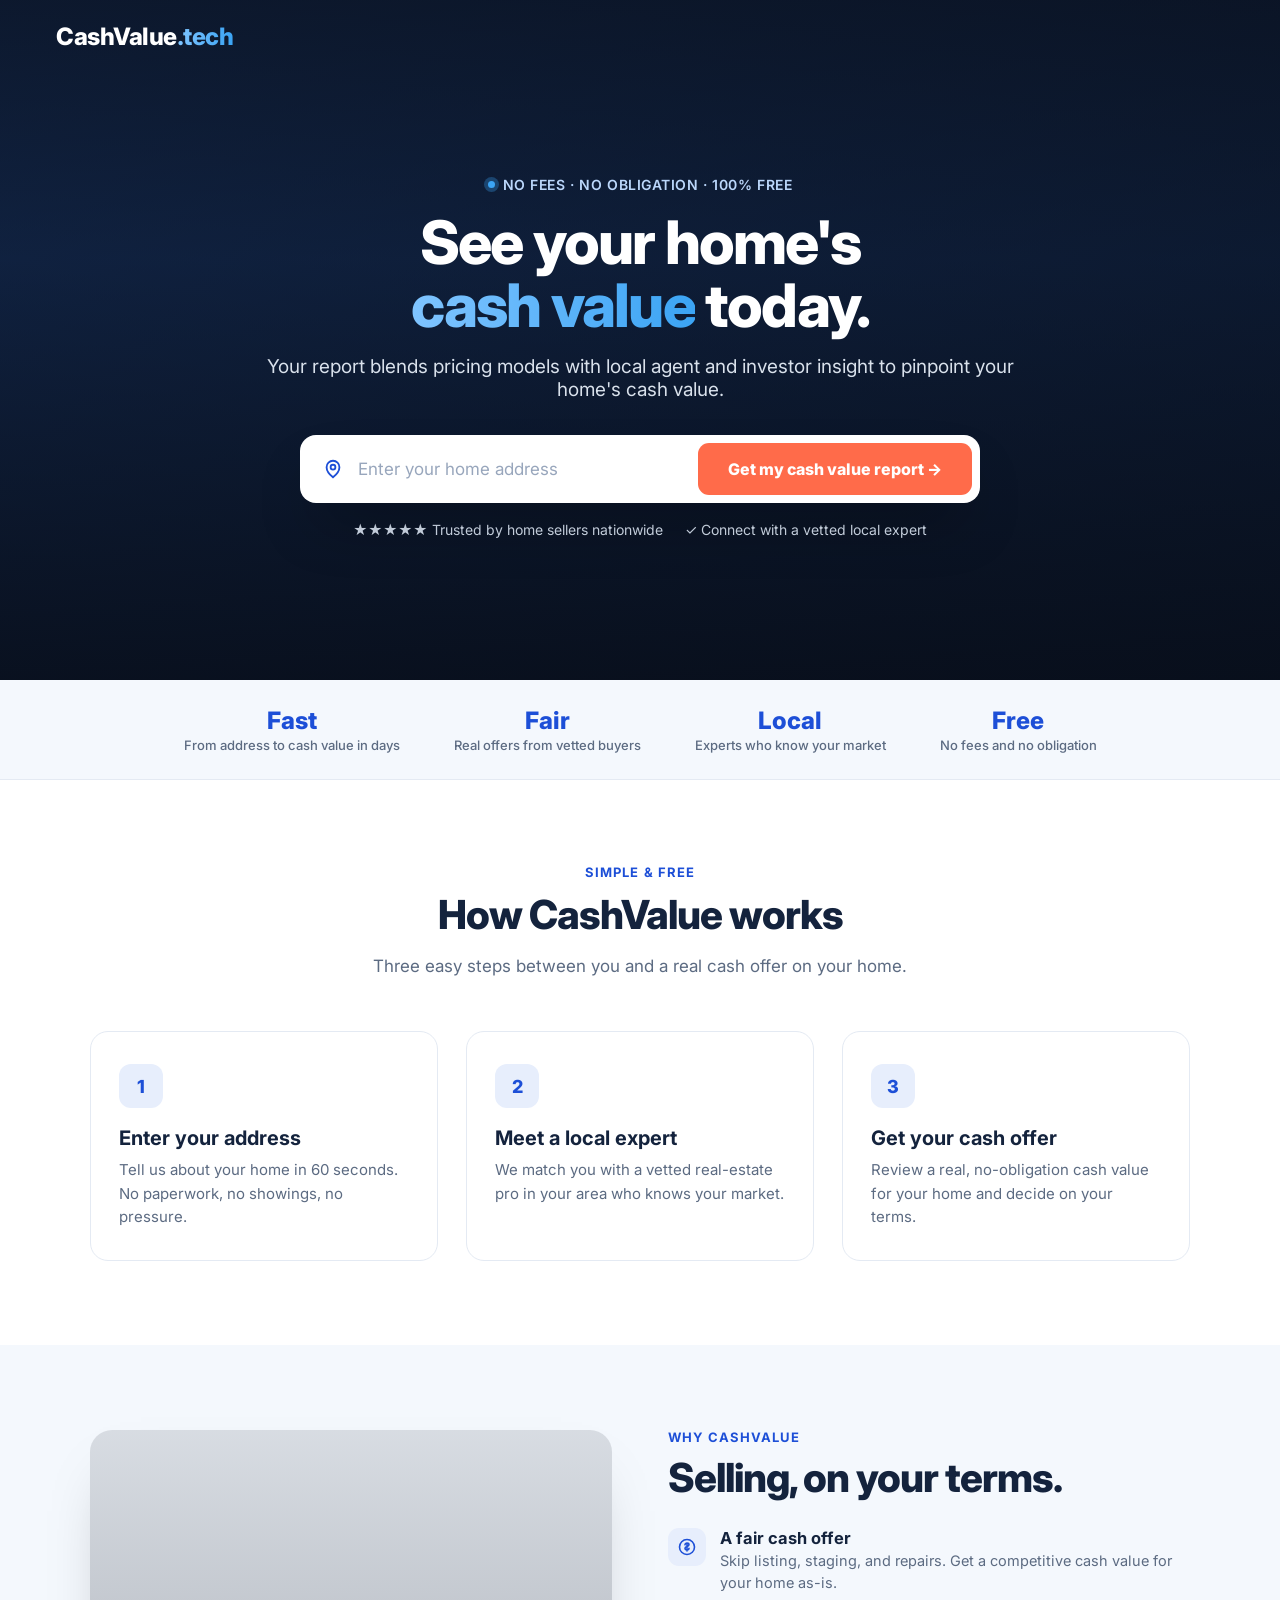
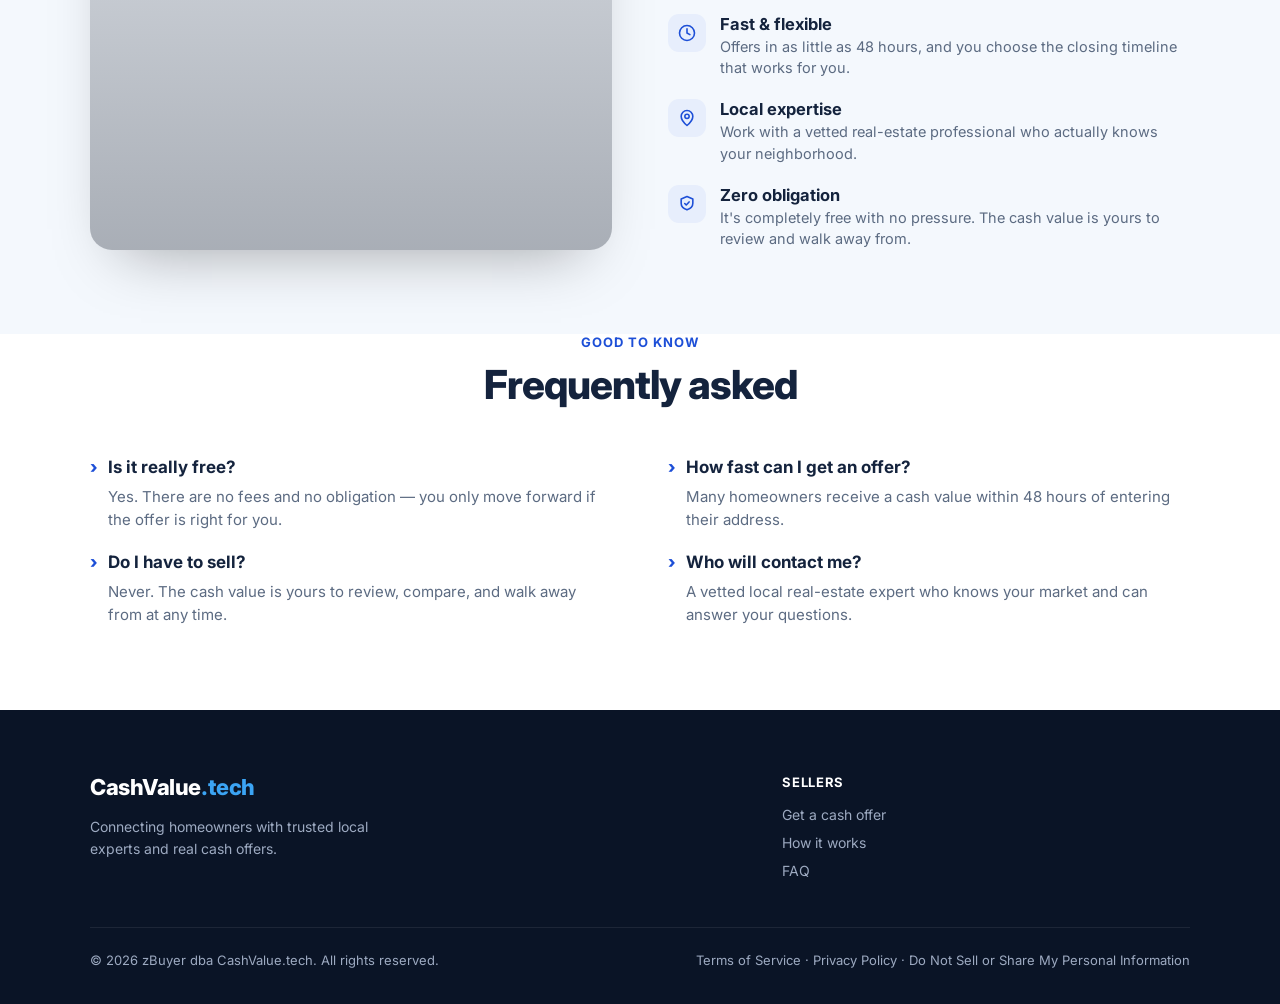
==== commit 9adac091: "Homepage: remove the Loved by homeowners reviews section Co-Authored-By: Claude <noreply@anthropic.c" ====
--- a/index.html
+++ b/index.html
@@ -515,16 +515,6 @@
     </div>
   </div></section>
 
-  <section class="section why"><div class="wrap">
-    <div class="kicker">Loved by homeowners</div>
-    <h2>Real sellers, real results</h2>
-    <div class="tgrid">
-      <div class="tcard"><div class="stars">★★★★★</div><p>"I had a fair cash offer in two days — no repairs, no open houses, no stress at all."</p><div class="who"><span class="av">MG</span><div><b>Maria G.</b><span>Phoenix, AZ</span></div></div></div>
-      <div class="tcard"><div class="stars">★★★★★</div><p>"CashValue connected me with an agent who actually knew my neighborhood and my market."</p><div class="who"><span class="av">DR</span><div><b>David R.</b><span>Pittsburgh, PA</span></div></div></div>
-      <div class="tcard"><div class="stars">★★★★★</div><p>"Simple, fast, and zero pressure. It was exactly what I needed to move on quickly."</p><div class="who"><span class="av">LK</span><div><b>Lena K.</b><span>Tampa, FL</span></div></div></div>
-    </div>
-  </div></section>
-
   <section class="section" style="padding-top:0"><div class="wrap">
     <div class="kicker">Good to know</div>
     <h2>Frequently asked</h2>
@@ -544,7 +534,7 @@
       </div>
       <div><h5>Sellers</h5><ul><li><a>Get a cash offer</a></li><li><a>How it works</a></li><li><a>FAQ</a></li></ul></div>
           </div>
-    <div class="fbottom"><span>© 2026 zBuyer dba CashValue.tech. All rights reserved.</span><span><a href="terms.html">Terms of Service</a> · <a href="privacy.html">Privacy Policy</a> · <a href="privacy.html#do-not-sell">Do Not Sell or Share My Personal Information</a></span></div>
+    <div class="fbottom"><span>© 2026 zBuyer dba CashValue.tech. All rights reserved.</span><span><a href="terms.html">Terms of Service</a> · <a href="privacy.html">Privacy Policy</a> · <a href="do-not-sell.html">Do Not Sell or Share My Personal Information</a></span></div>
   </div></footer>
 
   <div class="lead-modal" id="leadModal" hidden>
@@ -699,7 +689,7 @@
         <button type="button" class="lm-cta" id="viewReport">Continue &rarr;</button>
       </div>
     </div>
-    <p class="lm-peek">&copy; 2026 zBuyer dba CashValue.tech &middot; <a href="terms.html" target="_blank" rel="noopener">Terms</a> &middot; <a href="privacy.html" target="_blank" rel="noopener">Privacy</a> &middot; <a href="privacy.html#do-not-sell" target="_blank" rel="noopener">Do Not Sell or Share My Personal Information</a></p>
+    <p class="lm-peek">&copy; 2026 zBuyer dba CashValue.tech &middot; <a href="terms.html" target="_blank" rel="noopener">Terms</a> &middot; <a href="privacy.html" target="_blank" rel="noopener">Privacy</a> &middot; <a href="do-not-sell.html" target="_blank" rel="noopener">Do Not Sell or Share My Personal Information</a></p>
     </div>
     <div class="lm-below">
       <div class="lm-progress">
@@ -711,7 +701,7 @@
       <div class="lm-legal" role="navigation" aria-label="Legal">
         <a href="terms.html" target="_blank" rel="noopener">Terms of Service</a>
         <a href="privacy.html" target="_blank" rel="noopener">Privacy Policy</a>
-        <a href="privacy.html#do-not-sell" target="_blank" rel="noopener">Do Not Sell or Share My Personal Information</a>
+        <a href="do-not-sell.html" target="_blank" rel="noopener">Do Not Sell or Share My Personal Information</a>
         <span>&copy; 2026 zBuyer dba CashValue.tech. All rights reserved.</span>
       </div>
     </div>
